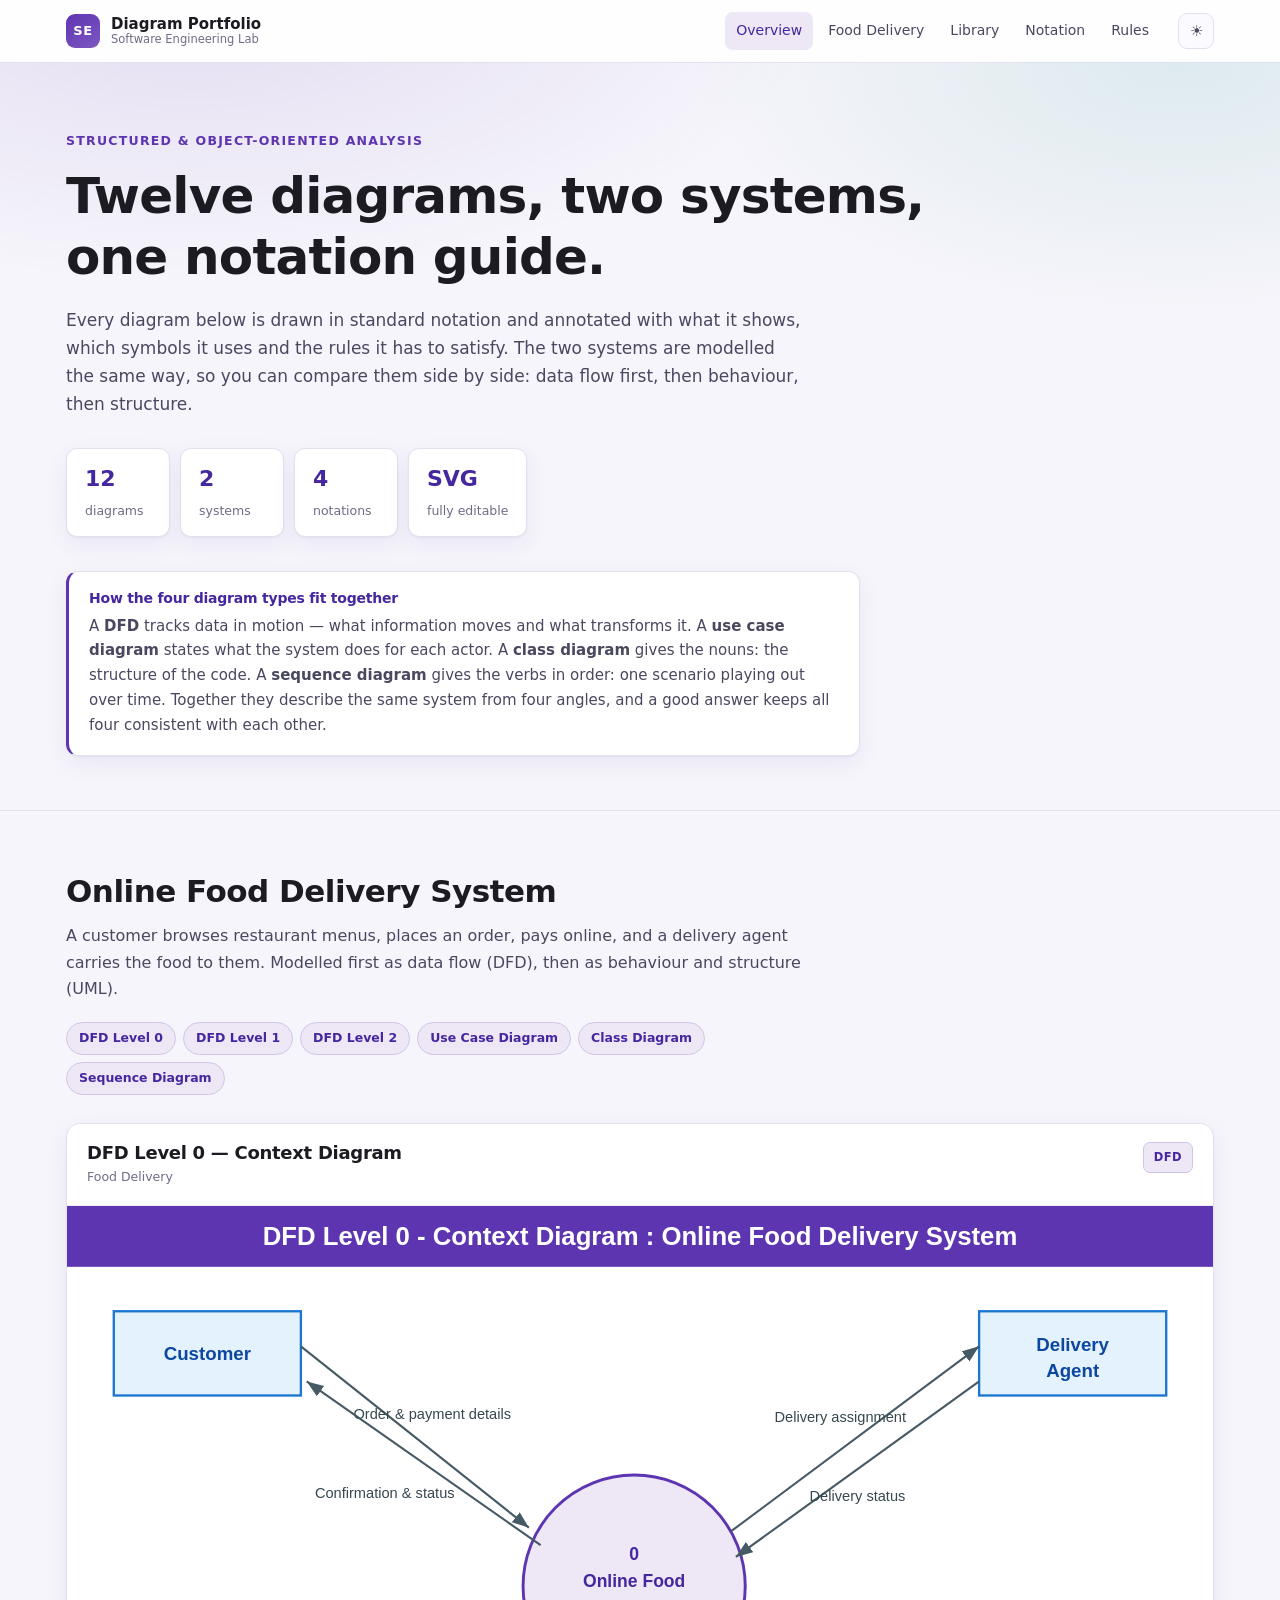
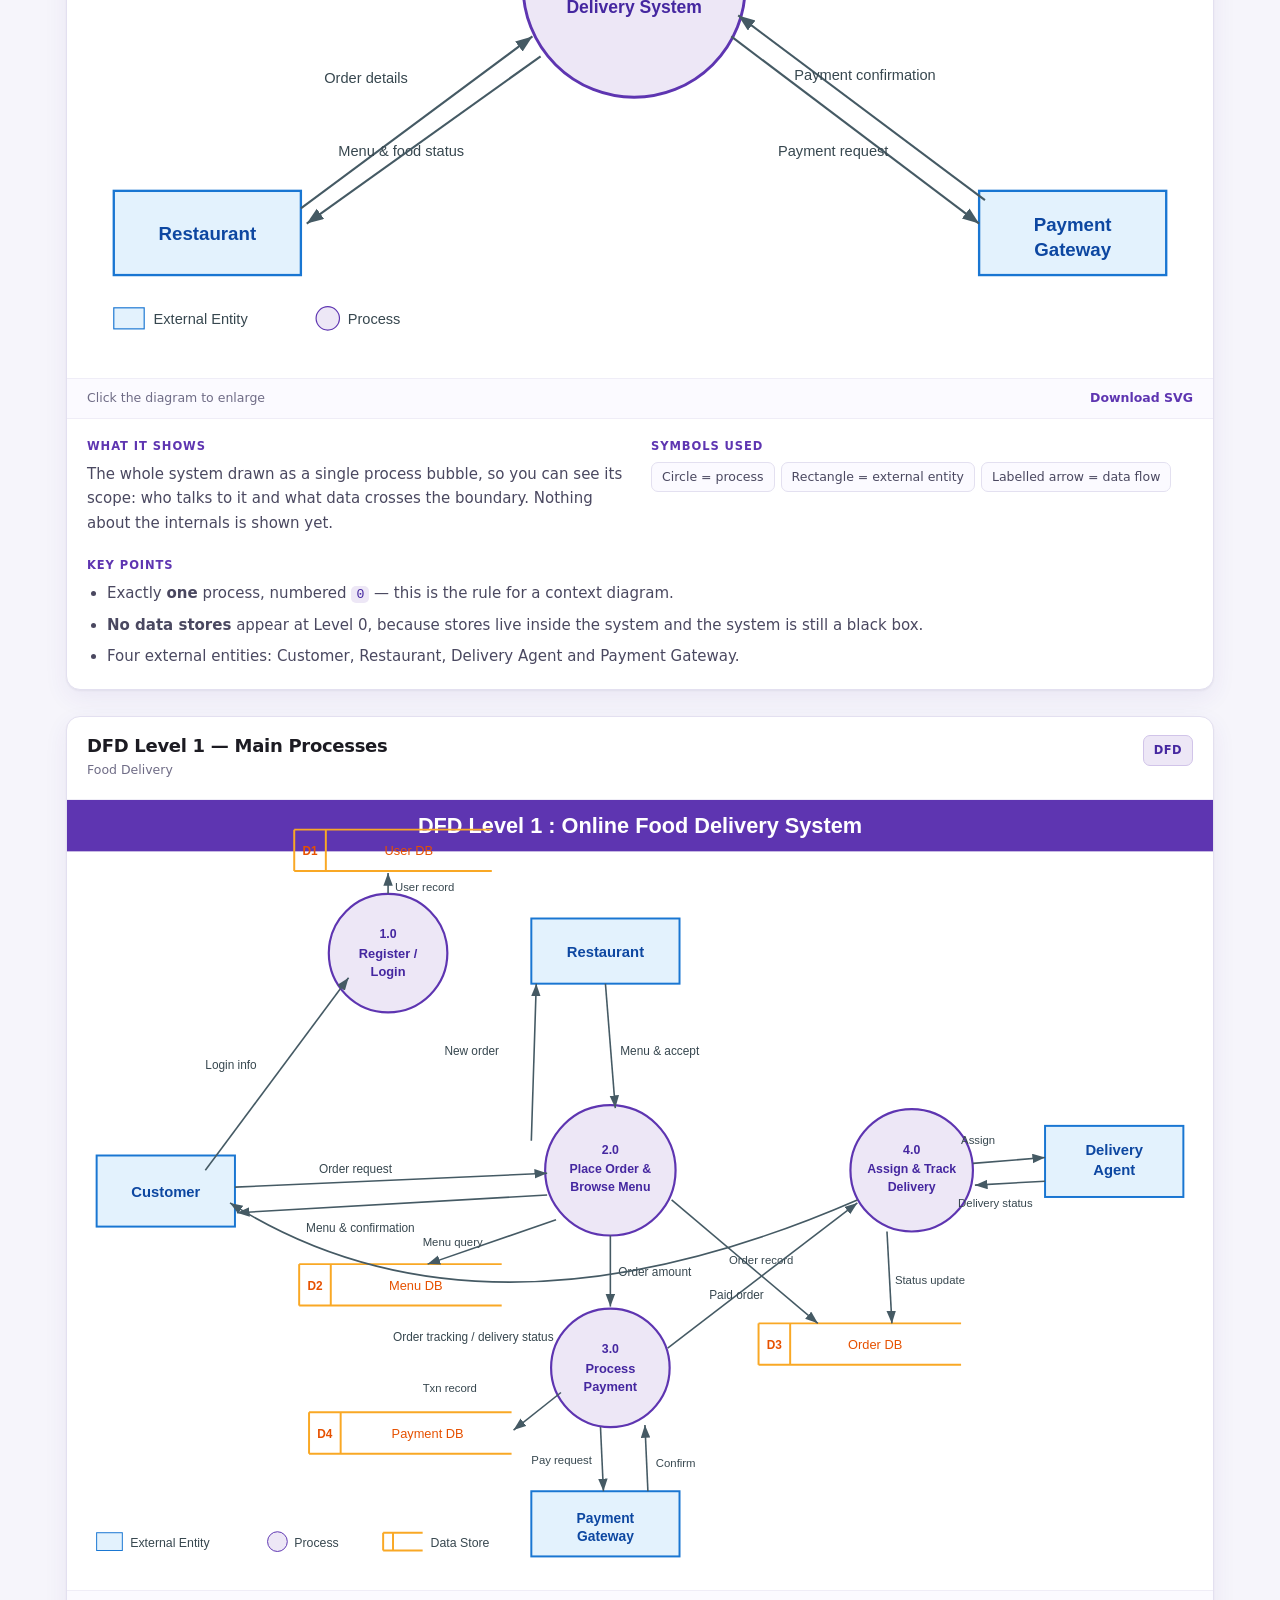
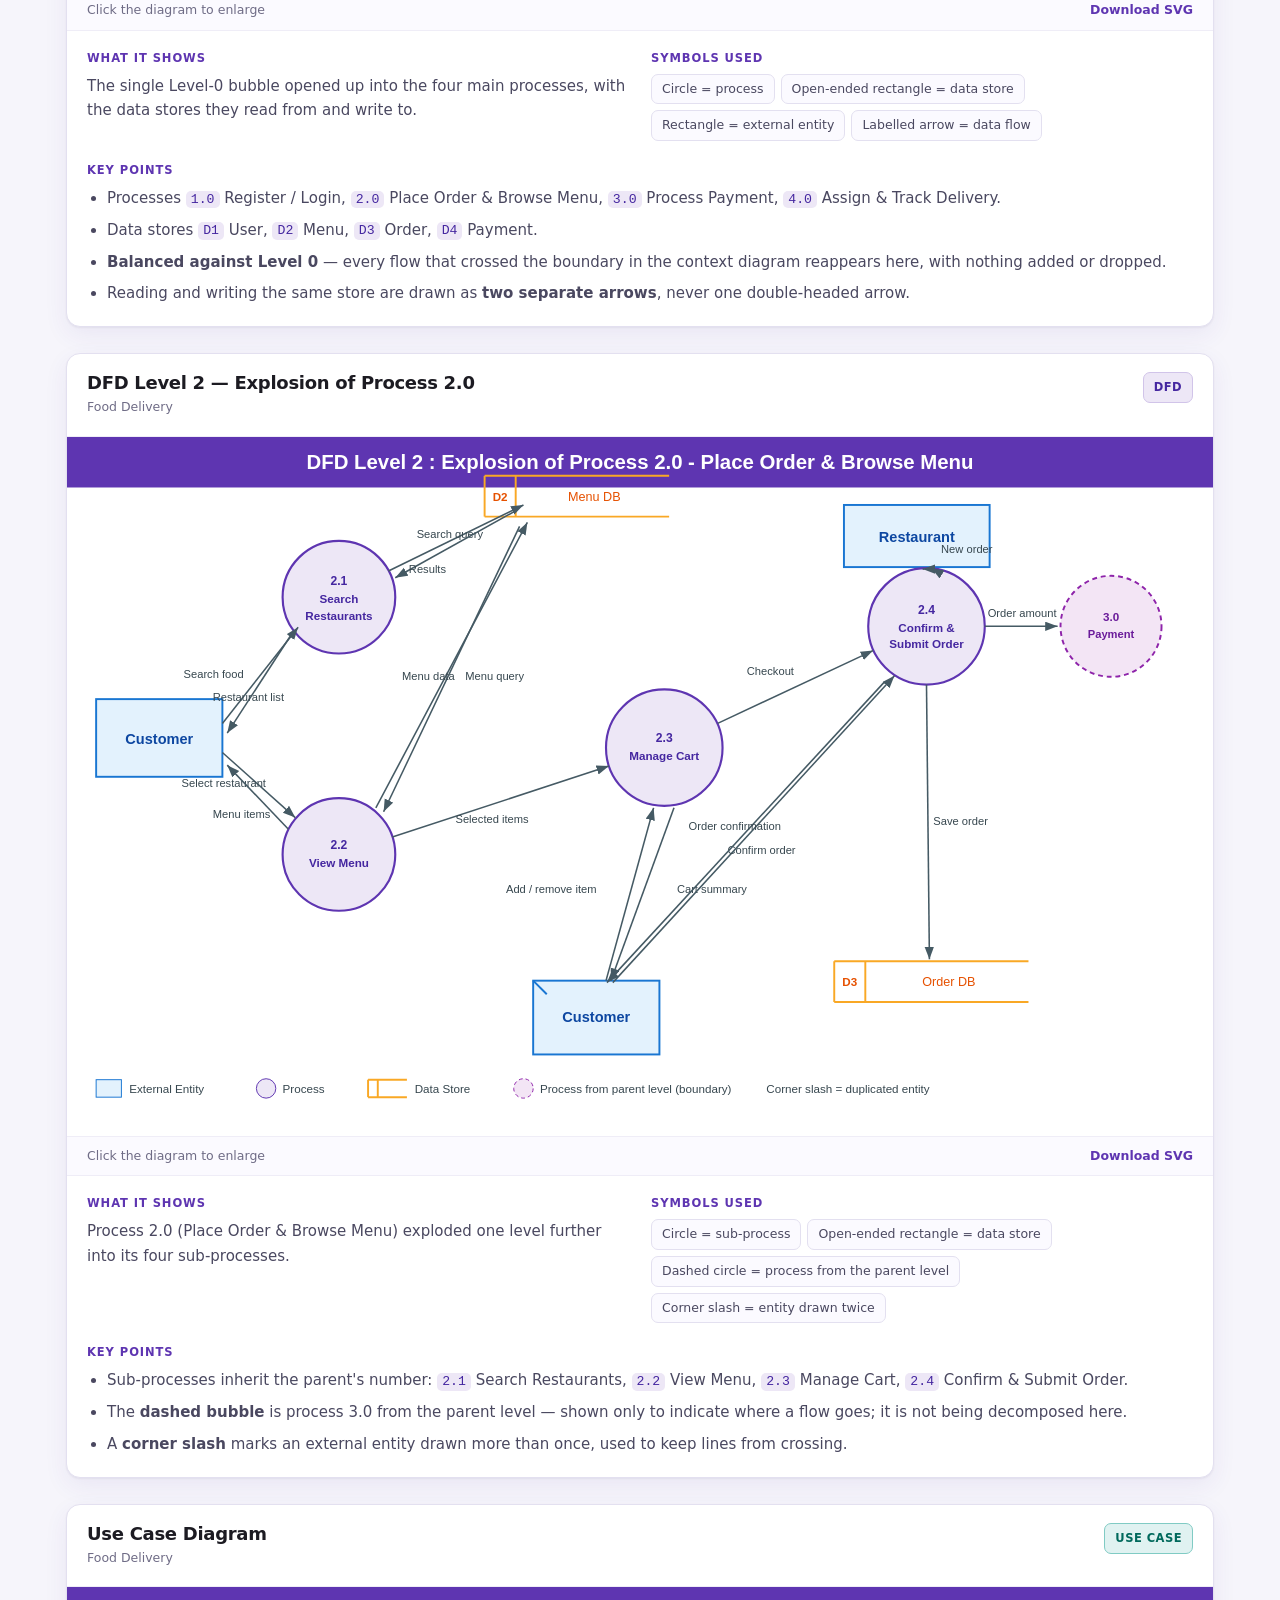
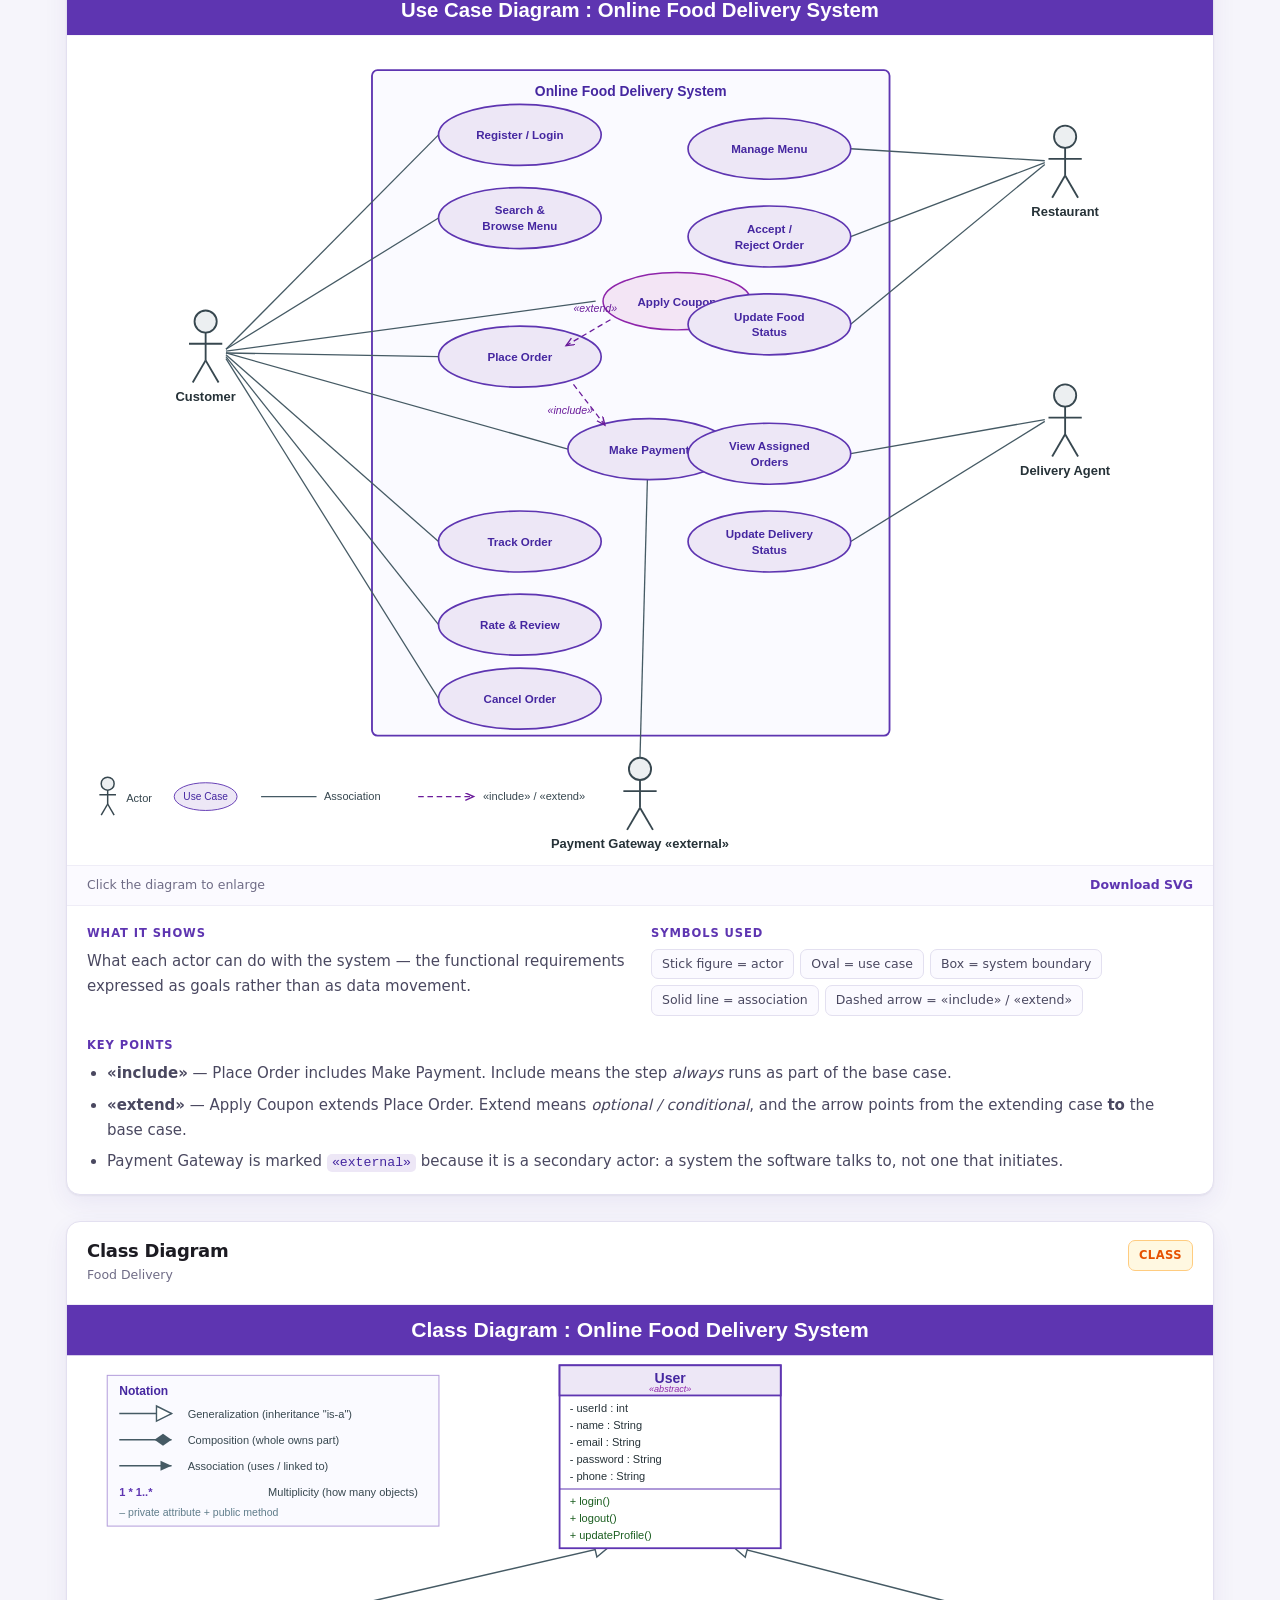
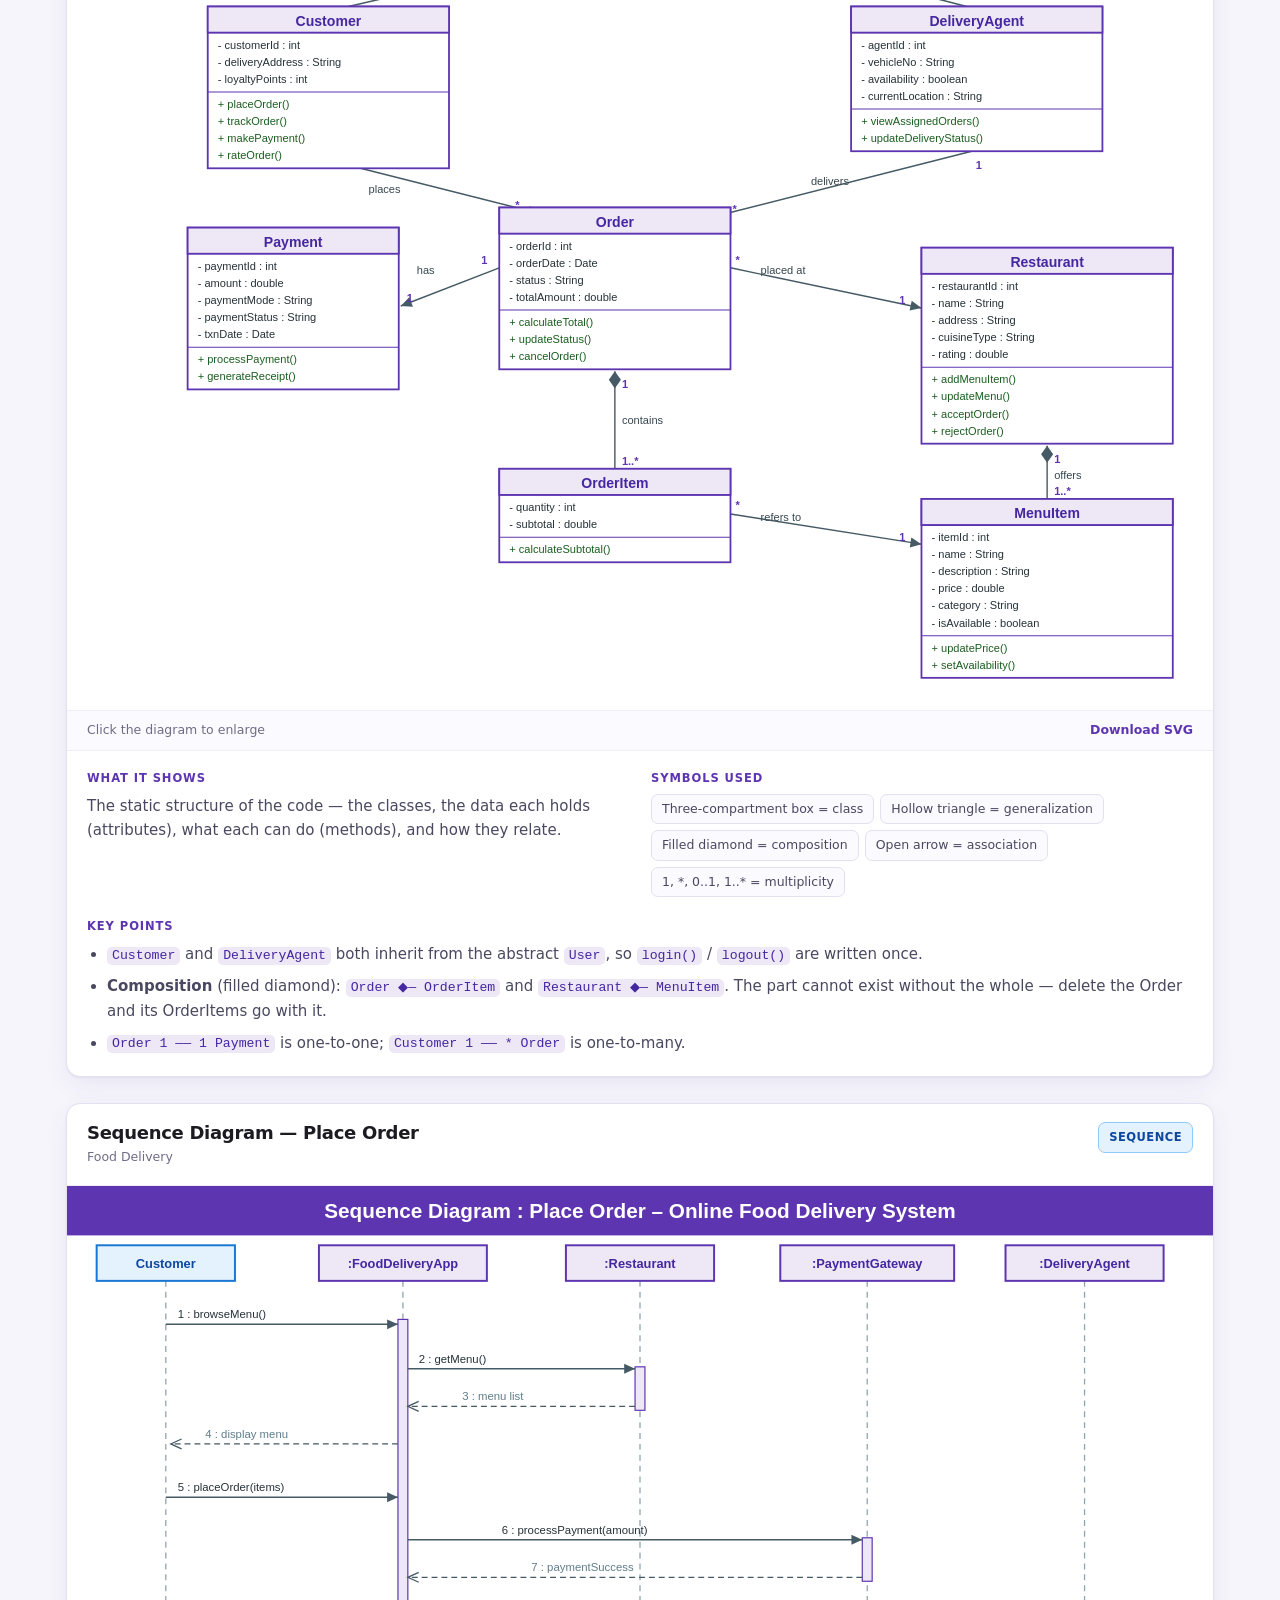
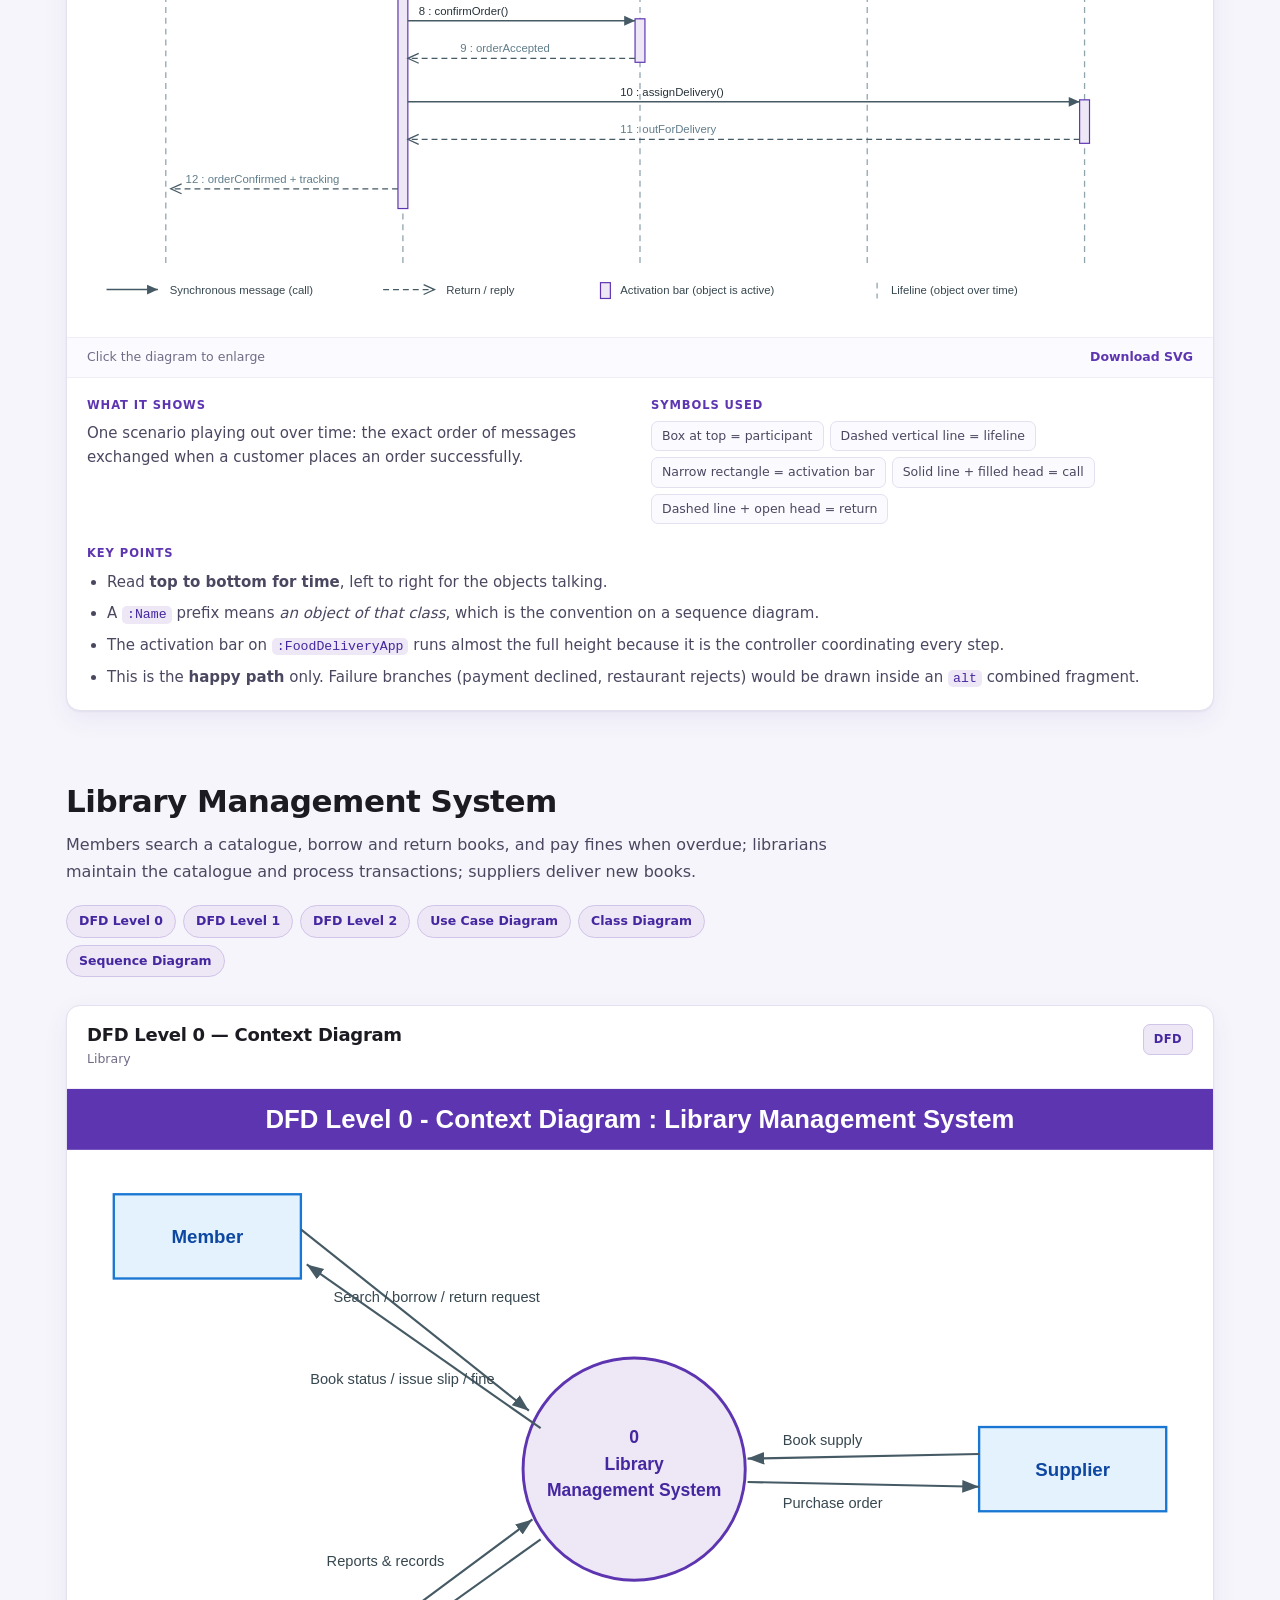
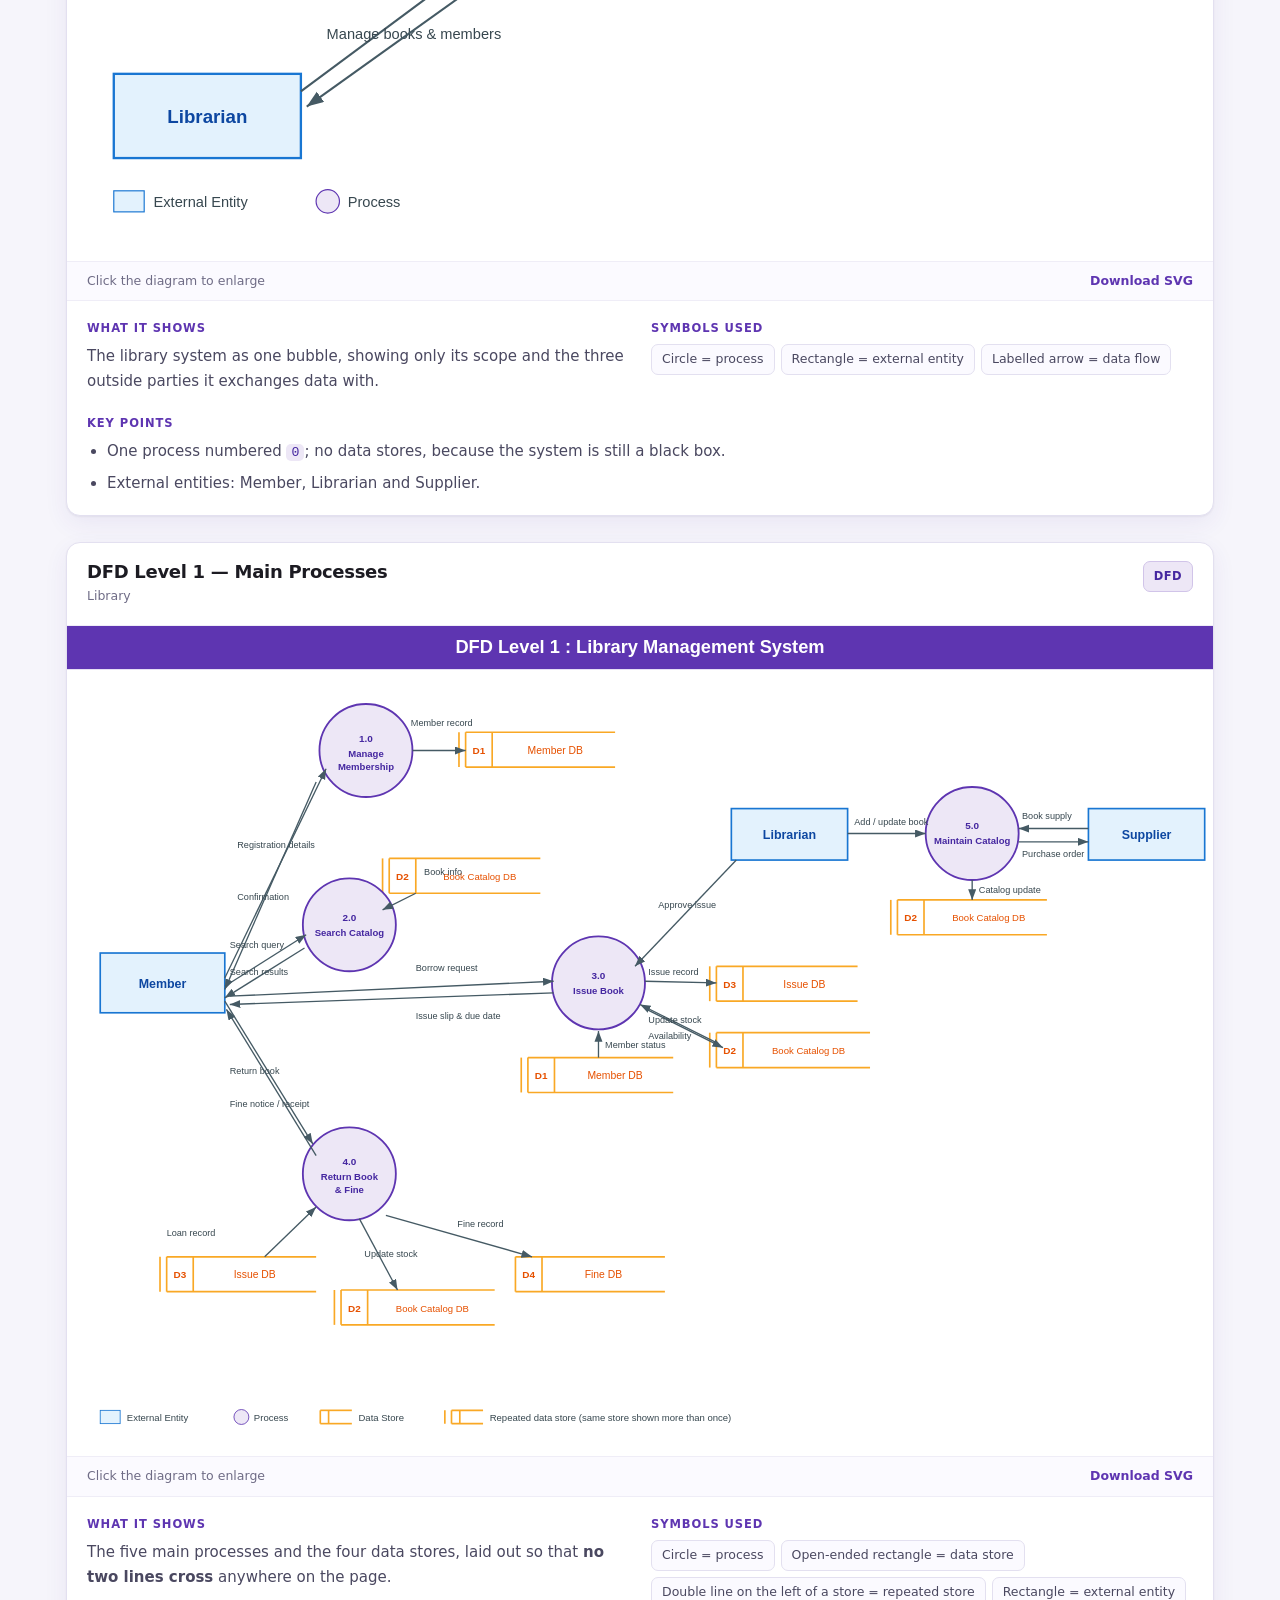
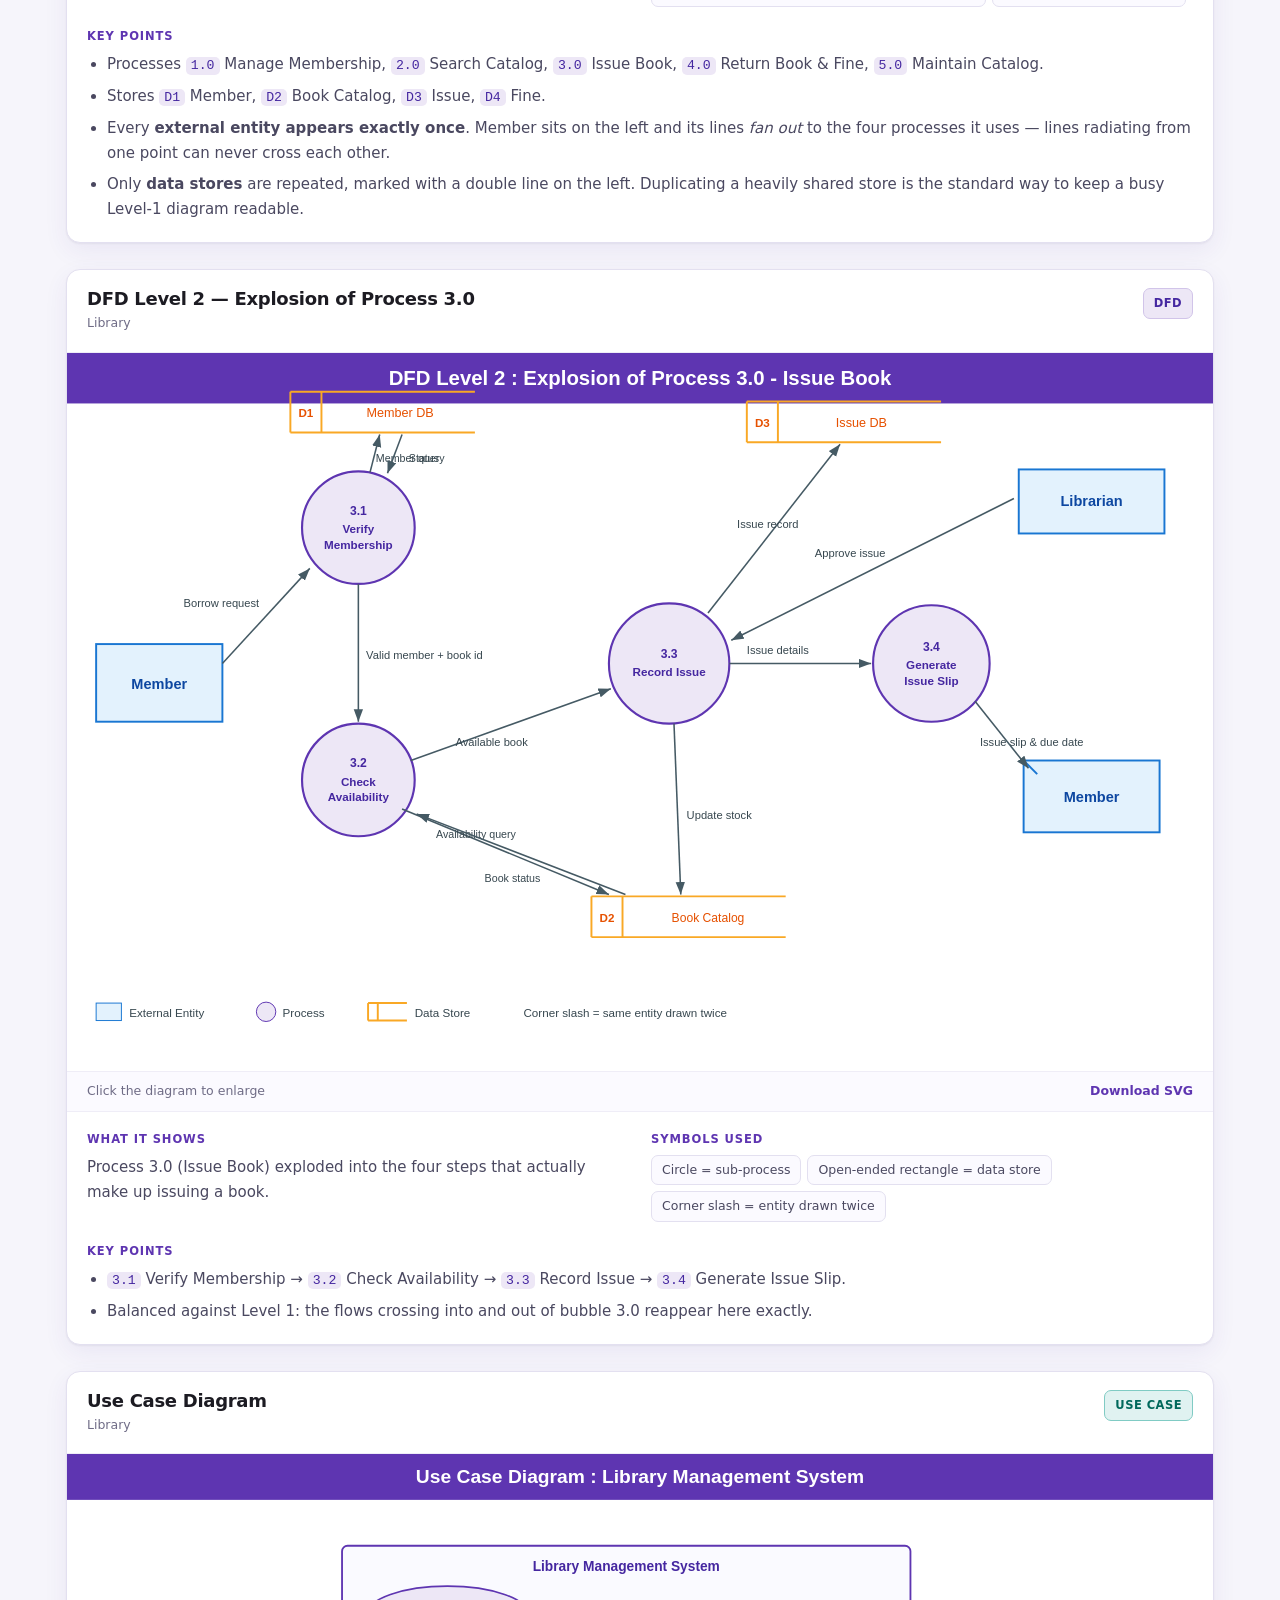
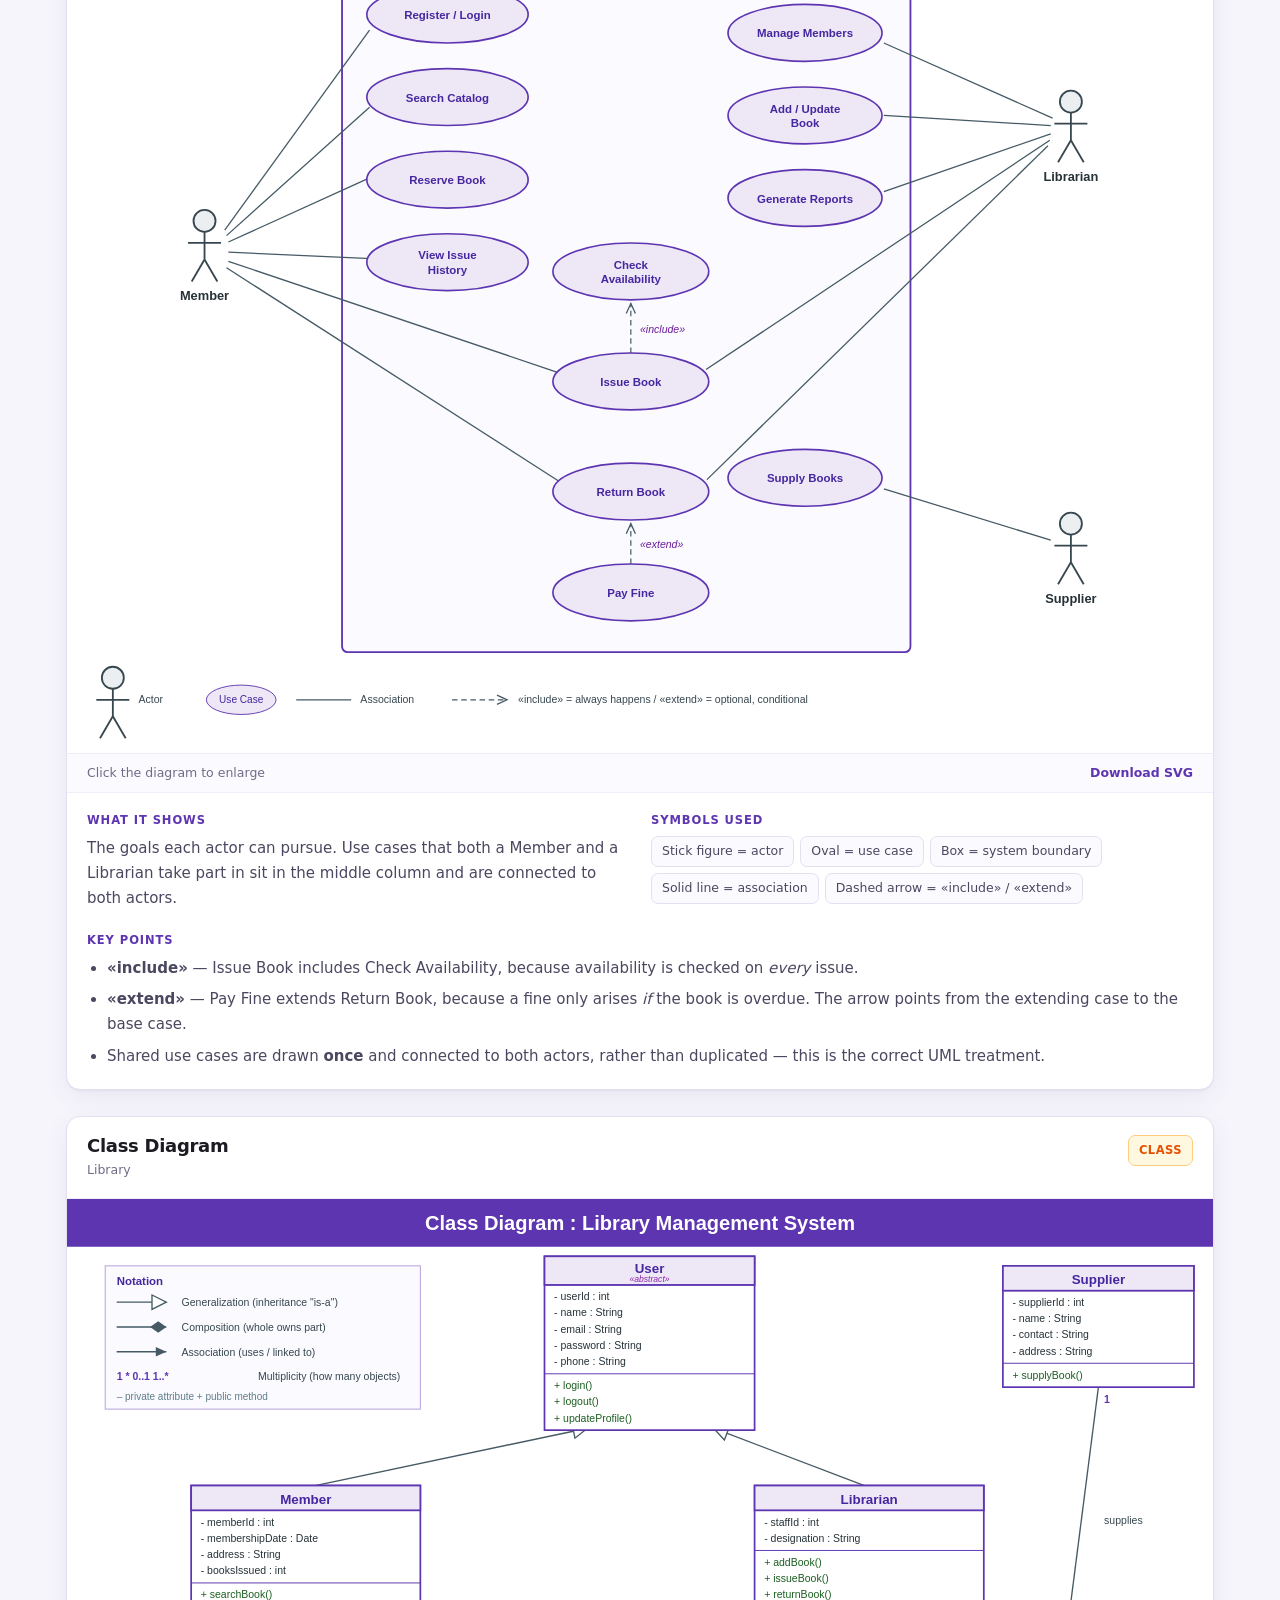
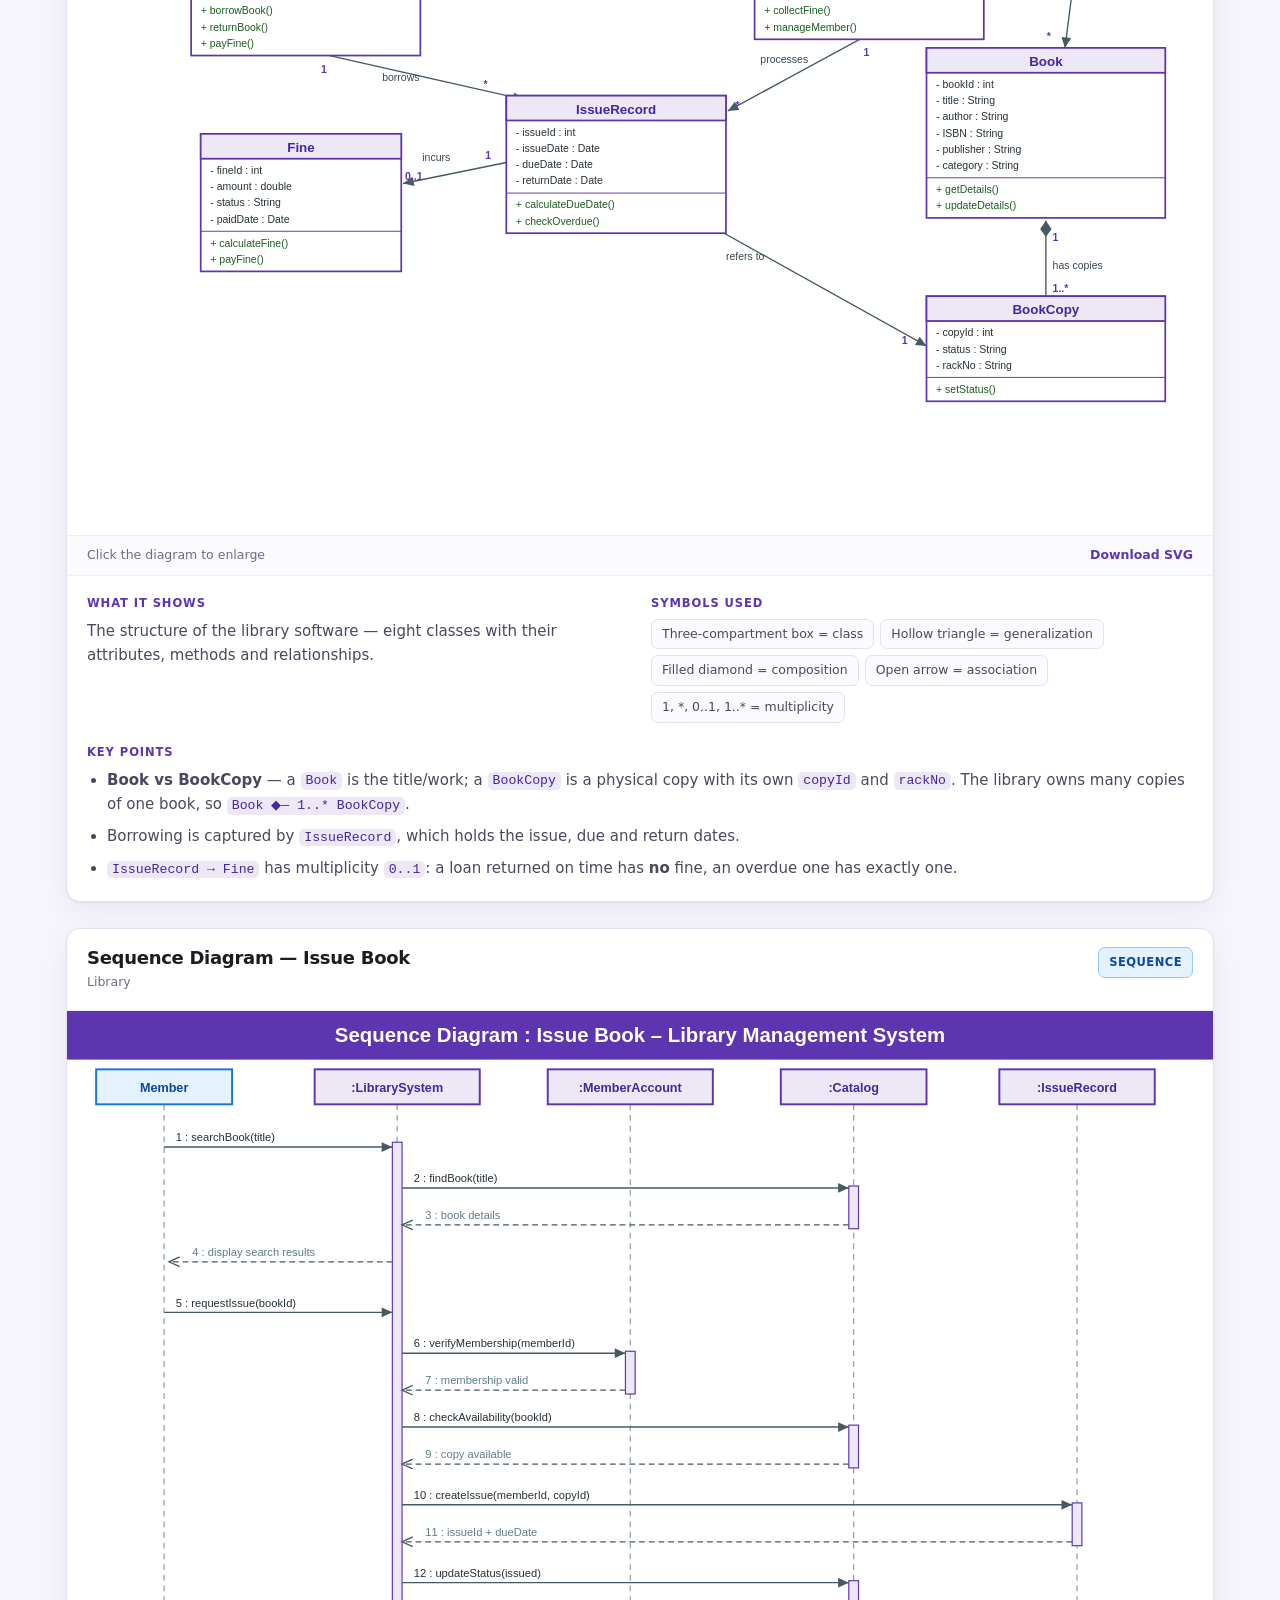
==== index.html @ 96e7bbc7 "Add SE diagram portfolio site Static single-page site presenting twelve analysis and design diagrams" ====
<!doctype html>
<html lang="en">
<head>
<meta charset="utf-8">
<meta name="viewport" content="width=device-width, initial-scale=1">
<title>SE Diagram Portfolio</title>
<meta name="description" content="Software Engineering lab diagrams — DFD, Use Case, Class and Sequence diagrams for an Online Food Delivery System and a Library Management System, with full notation guides.">
<link rel="icon" href="data:image/svg+xml,&lt;svg xmlns='http://www.w3.org/2000/svg' viewBox='0 0 100 100'&gt;&lt;text y='.9em' font-size='90'&gt;📐&lt;/text&gt;&lt;/svg&gt;">
<link rel="stylesheet" href="assets/style.css">
</head>
<body>

<a class="skip" href="#main">Skip to content</a>

<header class="topbar">
  <div class="wrap bar">
    <div class="brand">
      <span class="mark" aria-hidden="true">SE</span>
      <span class="brand-txt">
        <strong>Diagram Portfolio</strong>
        <small>Software Engineering Lab</small>
      </span>
    </div>
    <nav class="mainnav">
      <a href="#overview">Overview</a>
      <a href="#food">Food Delivery</a><a href="#library">Library</a>
      <a href="#notation">Notation</a>
      <a href="#rules">Rules</a>
    </nav>
    <button id="theme" class="theme" type="button" aria-label="Toggle colour theme">
      <span class="t-sun" aria-hidden="true">☀</span><span class="t-moon" aria-hidden="true">☾</span>
    </button>
  </div>
</header>

<main id="main">

  <section class="hero" id="overview">
    <div class="wrap">
      <p class="eyebrow">Structured &amp; object-oriented analysis</p>
      <h1>Twelve diagrams, two systems,<br>one notation guide.</h1>
      <p class="lede">
        Every diagram below is drawn in standard notation and annotated with what it shows,
        which symbols it uses and the rules it has to satisfy. The two systems are modelled
        the same way, so you can compare them side by side: data flow first, then behaviour,
        then structure.
      </p>
      <div class="stats">
        <div><strong>12</strong><span>diagrams</span></div>
        <div><strong>2</strong><span>systems</span></div>
        <div><strong>4</strong><span>notations</span></div>
        <div><strong>SVG</strong><span>fully editable</span></div>
      </div>
      <div class="hero-note">
        <h4>How the four diagram types fit together</h4>
        <p>
          A <b>DFD</b> tracks data in motion — what information moves and what transforms it.
          A <b>use case diagram</b> states what the system does for each actor. A
          <b>class diagram</b> gives the nouns: the structure of the code. A
          <b>sequence diagram</b> gives the verbs in order: one scenario playing out over time.
          Together they describe the same system from four angles, and a good answer keeps
          all four consistent with each other.
        </p>
      </div>
    </div>
  </section>

  <div class="wrap">
    
    <section class="system" id="food">
      <div class="sys-head">
        <h2>Online Food Delivery System</h2>
        <p>A customer browses restaurant menus, places an order, pays online, and a delivery agent carries the food to them. Modelled first as data flow (DFD), then as behaviour and structure (UML).</p>
        <nav class="chips"><a class="chip" href="#fd-dfd0">DFD Level 0</a><a class="chip" href="#fd-dfd1">DFD Level 1</a><a class="chip" href="#fd-dfd2">DFD Level 2</a><a class="chip" href="#fd-uc">Use Case Diagram</a><a class="chip" href="#fd-class">Class Diagram</a><a class="chip" href="#fd-seq">Sequence Diagram</a></nav>
      </div>
      <div class="cards">
      <article class="card" id="fd-dfd0">
        <header class="card-head">
          <div class="card-titles">
            <h3>DFD Level 0 — Context Diagram</h3>
            <p class="card-sub">Food Delivery</p>
          </div>
          <span class="tag tag-dfd">DFD</span>
        </header>

        <figure class="viewer">
          <img src="diagrams/DFD_Level0_FoodDelivery.svg" alt="DFD Level 0 — Context Diagram" loading="lazy"
               data-full="diagrams/DFD_Level0_FoodDelivery.svg" data-caption="DFD Level 0 — Context Diagram">
          <figcaption>
            <span class="hint">Click the diagram to enlarge</span>
            <a class="dl" href="diagrams/DFD_Level0_FoodDelivery.svg" download>Download SVG</a>
          </figcaption>
        </figure>

        <div class="card-body">
          <section class="blk">
            <h4>What it shows</h4>
            <p>The whole system drawn as a single process bubble, so you can see its scope: who talks to it and what data crosses the boundary. Nothing about the internals is shown yet.</p>
          </section>
          <section class="blk">
            <h4>Symbols used</h4>
            <ul class="syms"><li>Circle = process</li><li>Rectangle = external entity</li><li>Labelled arrow = data flow</li></ul>
          </section>
          <section class="blk wide">
            <h4>Key points</h4>
            <ul class="pts"><li>Exactly <b>one</b> process, numbered <code>0</code> — this is the rule for a context diagram.</li><li><b>No data stores</b> appear at Level 0, because stores live inside the system and the system is still a black box.</li><li>Four external entities: Customer, Restaurant, Delivery Agent and Payment Gateway.</li></ul>
          </section>
        </div>
      </article>
      <article class="card" id="fd-dfd1">
        <header class="card-head">
          <div class="card-titles">
            <h3>DFD Level 1 — Main Processes</h3>
            <p class="card-sub">Food Delivery</p>
          </div>
          <span class="tag tag-dfd">DFD</span>
        </header>

        <figure class="viewer">
          <img src="diagrams/DFD_Level1_FoodDelivery.svg" alt="DFD Level 1 — Main Processes" loading="lazy"
               data-full="diagrams/DFD_Level1_FoodDelivery.svg" data-caption="DFD Level 1 — Main Processes">
          <figcaption>
            <span class="hint">Click the diagram to enlarge</span>
            <a class="dl" href="diagrams/DFD_Level1_FoodDelivery.svg" download>Download SVG</a>
          </figcaption>
        </figure>

        <div class="card-body">
          <section class="blk">
            <h4>What it shows</h4>
            <p>The single Level-0 bubble opened up into the four main processes, with the data stores they read from and write to.</p>
          </section>
          <section class="blk">
            <h4>Symbols used</h4>
            <ul class="syms"><li>Circle = process</li><li>Open-ended rectangle = data store</li><li>Rectangle = external entity</li><li>Labelled arrow = data flow</li></ul>
          </section>
          <section class="blk wide">
            <h4>Key points</h4>
            <ul class="pts"><li>Processes <code>1.0</code> Register / Login, <code>2.0</code> Place Order &amp; Browse Menu, <code>3.0</code> Process Payment, <code>4.0</code> Assign &amp; Track Delivery.</li><li>Data stores <code>D1</code> User, <code>D2</code> Menu, <code>D3</code> Order, <code>D4</code> Payment.</li><li><b>Balanced against Level 0</b> — every flow that crossed the boundary in the context diagram reappears here, with nothing added or dropped.</li><li>Reading and writing the same store are drawn as <b>two separate arrows</b>, never one double-headed arrow.</li></ul>
          </section>
        </div>
      </article>
      <article class="card" id="fd-dfd2">
        <header class="card-head">
          <div class="card-titles">
            <h3>DFD Level 2 — Explosion of Process 2.0</h3>
            <p class="card-sub">Food Delivery</p>
          </div>
          <span class="tag tag-dfd">DFD</span>
        </header>

        <figure class="viewer">
          <img src="diagrams/DFD_Level2_PlaceOrder.svg" alt="DFD Level 2 — Explosion of Process 2.0" loading="lazy"
               data-full="diagrams/DFD_Level2_PlaceOrder.svg" data-caption="DFD Level 2 — Explosion of Process 2.0">
          <figcaption>
            <span class="hint">Click the diagram to enlarge</span>
            <a class="dl" href="diagrams/DFD_Level2_PlaceOrder.svg" download>Download SVG</a>
          </figcaption>
        </figure>

        <div class="card-body">
          <section class="blk">
            <h4>What it shows</h4>
            <p>Process 2.0 (Place Order &amp; Browse Menu) exploded one level further into its four sub-processes.</p>
          </section>
          <section class="blk">
            <h4>Symbols used</h4>
            <ul class="syms"><li>Circle = sub-process</li><li>Open-ended rectangle = data store</li><li>Dashed circle = process from the parent level</li><li>Corner slash = entity drawn twice</li></ul>
          </section>
          <section class="blk wide">
            <h4>Key points</h4>
            <ul class="pts"><li>Sub-processes inherit the parent's number: <code>2.1</code> Search Restaurants, <code>2.2</code> View Menu, <code>2.3</code> Manage Cart, <code>2.4</code> Confirm &amp; Submit Order.</li><li>The <b>dashed bubble</b> is process 3.0 from the parent level — shown only to indicate where a flow goes; it is not being decomposed here.</li><li>A <b>corner slash</b> marks an external entity drawn more than once, used to keep lines from crossing.</li></ul>
          </section>
        </div>
      </article>
      <article class="card" id="fd-uc">
        <header class="card-head">
          <div class="card-titles">
            <h3>Use Case Diagram</h3>
            <p class="card-sub">Food Delivery</p>
          </div>
          <span class="tag tag-use">Use Case</span>
        </header>

        <figure class="viewer">
          <img src="diagrams/FoodDelivery_UseCase.svg" alt="Use Case Diagram" loading="lazy"
               data-full="diagrams/FoodDelivery_UseCase.svg" data-caption="Use Case Diagram">
          <figcaption>
            <span class="hint">Click the diagram to enlarge</span>
            <a class="dl" href="diagrams/FoodDelivery_UseCase.svg" download>Download SVG</a>
          </figcaption>
        </figure>

        <div class="card-body">
          <section class="blk">
            <h4>What it shows</h4>
            <p>What each actor can do with the system — the functional requirements expressed as goals rather than as data movement.</p>
          </section>
          <section class="blk">
            <h4>Symbols used</h4>
            <ul class="syms"><li>Stick figure = actor</li><li>Oval = use case</li><li>Box = system boundary</li><li>Solid line = association</li><li>Dashed arrow = «include» / «extend»</li></ul>
          </section>
          <section class="blk wide">
            <h4>Key points</h4>
            <ul class="pts"><li><b>«include»</b> — Place Order includes Make Payment. Include means the step <i>always</i> runs as part of the base case.</li><li><b>«extend»</b> — Apply Coupon extends Place Order. Extend means <i>optional / conditional</i>, and the arrow points from the extending case <b>to</b> the base case.</li><li>Payment Gateway is marked <code>«external»</code> because it is a secondary actor: a system the software talks to, not one that initiates.</li></ul>
          </section>
        </div>
      </article>
      <article class="card" id="fd-class">
        <header class="card-head">
          <div class="card-titles">
            <h3>Class Diagram</h3>
            <p class="card-sub">Food Delivery</p>
          </div>
          <span class="tag tag-class">Class</span>
        </header>

        <figure class="viewer">
          <img src="diagrams/FoodDelivery_ClassDiagram.svg" alt="Class Diagram" loading="lazy"
               data-full="diagrams/FoodDelivery_ClassDiagram.svg" data-caption="Class Diagram">
          <figcaption>
            <span class="hint">Click the diagram to enlarge</span>
            <a class="dl" href="diagrams/FoodDelivery_ClassDiagram.svg" download>Download SVG</a>
          </figcaption>
        </figure>

        <div class="card-body">
          <section class="blk">
            <h4>What it shows</h4>
            <p>The static structure of the code — the classes, the data each holds (attributes), what each can do (methods), and how they relate.</p>
          </section>
          <section class="blk">
            <h4>Symbols used</h4>
            <ul class="syms"><li>Three-compartment box = class</li><li>Hollow triangle = generalization</li><li>Filled diamond = composition</li><li>Open arrow = association</li><li>1, *, 0..1, 1..* = multiplicity</li></ul>
          </section>
          <section class="blk wide">
            <h4>Key points</h4>
            <ul class="pts"><li><code>Customer</code> and <code>DeliveryAgent</code> both inherit from the abstract <code>User</code>, so <code>login()</code> / <code>logout()</code> are written once.</li><li><b>Composition</b> (filled diamond): <code>Order ◆— OrderItem</code> and <code>Restaurant ◆— MenuItem</code>. The part cannot exist without the whole — delete the Order and its OrderItems go with it.</li><li><code>Order 1 —— 1 Payment</code> is one-to-one; <code>Customer 1 —— * Order</code> is one-to-many.</li></ul>
          </section>
        </div>
      </article>
      <article class="card" id="fd-seq">
        <header class="card-head">
          <div class="card-titles">
            <h3>Sequence Diagram — Place Order</h3>
            <p class="card-sub">Food Delivery</p>
          </div>
          <span class="tag tag-sequence">Sequence</span>
        </header>

        <figure class="viewer">
          <img src="diagrams/FoodDelivery_SequenceDiagram.svg" alt="Sequence Diagram — Place Order" loading="lazy"
               data-full="diagrams/FoodDelivery_SequenceDiagram.svg" data-caption="Sequence Diagram — Place Order">
          <figcaption>
            <span class="hint">Click the diagram to enlarge</span>
            <a class="dl" href="diagrams/FoodDelivery_SequenceDiagram.svg" download>Download SVG</a>
          </figcaption>
        </figure>

        <div class="card-body">
          <section class="blk">
            <h4>What it shows</h4>
            <p>One scenario playing out over time: the exact order of messages exchanged when a customer places an order successfully.</p>
          </section>
          <section class="blk">
            <h4>Symbols used</h4>
            <ul class="syms"><li>Box at top = participant</li><li>Dashed vertical line = lifeline</li><li>Narrow rectangle = activation bar</li><li>Solid line + filled head = call</li><li>Dashed line + open head = return</li></ul>
          </section>
          <section class="blk wide">
            <h4>Key points</h4>
            <ul class="pts"><li>Read <b>top to bottom for time</b>, left to right for the objects talking.</li><li>A <code>:Name</code> prefix means <i>an object of that class</i>, which is the convention on a sequence diagram.</li><li>The activation bar on <code>:FoodDeliveryApp</code> runs almost the full height because it is the controller coordinating every step.</li><li>This is the <b>happy path</b> only. Failure branches (payment declined, restaurant rejects) would be drawn inside an <code>alt</code> combined fragment.</li></ul>
          </section>
        </div>
      </article></div>
    </section>
    <section class="system" id="library">
      <div class="sys-head">
        <h2>Library Management System</h2>
        <p>Members search a catalogue, borrow and return books, and pay fines when overdue; librarians maintain the catalogue and process transactions; suppliers deliver new books.</p>
        <nav class="chips"><a class="chip" href="#lib-dfd0">DFD Level 0</a><a class="chip" href="#lib-dfd1">DFD Level 1</a><a class="chip" href="#lib-dfd2">DFD Level 2</a><a class="chip" href="#lib-uc">Use Case Diagram</a><a class="chip" href="#lib-class">Class Diagram</a><a class="chip" href="#lib-seq">Sequence Diagram</a></nav>
      </div>
      <div class="cards">
      <article class="card" id="lib-dfd0">
        <header class="card-head">
          <div class="card-titles">
            <h3>DFD Level 0 — Context Diagram</h3>
            <p class="card-sub">Library</p>
          </div>
          <span class="tag tag-dfd">DFD</span>
        </header>

        <figure class="viewer">
          <img src="diagrams/Library_DFD_Level0.svg" alt="DFD Level 0 — Context Diagram" loading="lazy"
               data-full="diagrams/Library_DFD_Level0.svg" data-caption="DFD Level 0 — Context Diagram">
          <figcaption>
            <span class="hint">Click the diagram to enlarge</span>
            <a class="dl" href="diagrams/Library_DFD_Level0.svg" download>Download SVG</a>
          </figcaption>
        </figure>

        <div class="card-body">
          <section class="blk">
            <h4>What it shows</h4>
            <p>The library system as one bubble, showing only its scope and the three outside parties it exchanges data with.</p>
          </section>
          <section class="blk">
            <h4>Symbols used</h4>
            <ul class="syms"><li>Circle = process</li><li>Rectangle = external entity</li><li>Labelled arrow = data flow</li></ul>
          </section>
          <section class="blk wide">
            <h4>Key points</h4>
            <ul class="pts"><li>One process numbered <code>0</code>; no data stores, because the system is still a black box.</li><li>External entities: Member, Librarian and Supplier.</li></ul>
          </section>
        </div>
      </article>
      <article class="card" id="lib-dfd1">
        <header class="card-head">
          <div class="card-titles">
            <h3>DFD Level 1 — Main Processes</h3>
            <p class="card-sub">Library</p>
          </div>
          <span class="tag tag-dfd">DFD</span>
        </header>

        <figure class="viewer">
          <img src="diagrams/Library_DFD_Level1.svg" alt="DFD Level 1 — Main Processes" loading="lazy"
               data-full="diagrams/Library_DFD_Level1.svg" data-caption="DFD Level 1 — Main Processes">
          <figcaption>
            <span class="hint">Click the diagram to enlarge</span>
            <a class="dl" href="diagrams/Library_DFD_Level1.svg" download>Download SVG</a>
          </figcaption>
        </figure>

        <div class="card-body">
          <section class="blk">
            <h4>What it shows</h4>
            <p>The five main processes and the four data stores, laid out so that <b>no two lines cross</b> anywhere on the page.</p>
          </section>
          <section class="blk">
            <h4>Symbols used</h4>
            <ul class="syms"><li>Circle = process</li><li>Open-ended rectangle = data store</li><li>Double line on the left of a store = repeated store</li><li>Rectangle = external entity</li></ul>
          </section>
          <section class="blk wide">
            <h4>Key points</h4>
            <ul class="pts"><li>Processes <code>1.0</code> Manage Membership, <code>2.0</code> Search Catalog, <code>3.0</code> Issue Book, <code>4.0</code> Return Book &amp; Fine, <code>5.0</code> Maintain Catalog.</li><li>Stores <code>D1</code> Member, <code>D2</code> Book Catalog, <code>D3</code> Issue, <code>D4</code> Fine.</li><li>Every <b>external entity appears exactly once</b>. Member sits on the left and its lines <i>fan out</i> to the four processes it uses — lines radiating from one point can never cross each other.</li><li>Only <b>data stores</b> are repeated, marked with a double line on the left. Duplicating a heavily shared store is the standard way to keep a busy Level-1 diagram readable.</li></ul>
          </section>
        </div>
      </article>
      <article class="card" id="lib-dfd2">
        <header class="card-head">
          <div class="card-titles">
            <h3>DFD Level 2 — Explosion of Process 3.0</h3>
            <p class="card-sub">Library</p>
          </div>
          <span class="tag tag-dfd">DFD</span>
        </header>

        <figure class="viewer">
          <img src="diagrams/Library_DFD_Level2_IssueBook.svg" alt="DFD Level 2 — Explosion of Process 3.0" loading="lazy"
               data-full="diagrams/Library_DFD_Level2_IssueBook.svg" data-caption="DFD Level 2 — Explosion of Process 3.0">
          <figcaption>
            <span class="hint">Click the diagram to enlarge</span>
            <a class="dl" href="diagrams/Library_DFD_Level2_IssueBook.svg" download>Download SVG</a>
          </figcaption>
        </figure>

        <div class="card-body">
          <section class="blk">
            <h4>What it shows</h4>
            <p>Process 3.0 (Issue Book) exploded into the four steps that actually make up issuing a book.</p>
          </section>
          <section class="blk">
            <h4>Symbols used</h4>
            <ul class="syms"><li>Circle = sub-process</li><li>Open-ended rectangle = data store</li><li>Corner slash = entity drawn twice</li></ul>
          </section>
          <section class="blk wide">
            <h4>Key points</h4>
            <ul class="pts"><li><code>3.1</code> Verify Membership → <code>3.2</code> Check Availability → <code>3.3</code> Record Issue → <code>3.4</code> Generate Issue Slip.</li><li>Balanced against Level 1: the flows crossing into and out of bubble 3.0 reappear here exactly.</li></ul>
          </section>
        </div>
      </article>
      <article class="card" id="lib-uc">
        <header class="card-head">
          <div class="card-titles">
            <h3>Use Case Diagram</h3>
            <p class="card-sub">Library</p>
          </div>
          <span class="tag tag-use">Use Case</span>
        </header>

        <figure class="viewer">
          <img src="diagrams/Library_UseCaseDiagram.svg" alt="Use Case Diagram" loading="lazy"
               data-full="diagrams/Library_UseCaseDiagram.svg" data-caption="Use Case Diagram">
          <figcaption>
            <span class="hint">Click the diagram to enlarge</span>
            <a class="dl" href="diagrams/Library_UseCaseDiagram.svg" download>Download SVG</a>
          </figcaption>
        </figure>

        <div class="card-body">
          <section class="blk">
            <h4>What it shows</h4>
            <p>The goals each actor can pursue. Use cases that both a Member and a Librarian take part in sit in the middle column and are connected to both actors.</p>
          </section>
          <section class="blk">
            <h4>Symbols used</h4>
            <ul class="syms"><li>Stick figure = actor</li><li>Oval = use case</li><li>Box = system boundary</li><li>Solid line = association</li><li>Dashed arrow = «include» / «extend»</li></ul>
          </section>
          <section class="blk wide">
            <h4>Key points</h4>
            <ul class="pts"><li><b>«include»</b> — Issue Book includes Check Availability, because availability is checked on <i>every</i> issue.</li><li><b>«extend»</b> — Pay Fine extends Return Book, because a fine only arises <i>if</i> the book is overdue. The arrow points from the extending case to the base case.</li><li>Shared use cases are drawn <b>once</b> and connected to both actors, rather than duplicated — this is the correct UML treatment.</li></ul>
          </section>
        </div>
      </article>
      <article class="card" id="lib-class">
        <header class="card-head">
          <div class="card-titles">
            <h3>Class Diagram</h3>
            <p class="card-sub">Library</p>
          </div>
          <span class="tag tag-class">Class</span>
        </header>

        <figure class="viewer">
          <img src="diagrams/Library_ClassDiagram.svg" alt="Class Diagram" loading="lazy"
               data-full="diagrams/Library_ClassDiagram.svg" data-caption="Class Diagram">
          <figcaption>
            <span class="hint">Click the diagram to enlarge</span>
            <a class="dl" href="diagrams/Library_ClassDiagram.svg" download>Download SVG</a>
          </figcaption>
        </figure>

        <div class="card-body">
          <section class="blk">
            <h4>What it shows</h4>
            <p>The structure of the library software — eight classes with their attributes, methods and relationships.</p>
          </section>
          <section class="blk">
            <h4>Symbols used</h4>
            <ul class="syms"><li>Three-compartment box = class</li><li>Hollow triangle = generalization</li><li>Filled diamond = composition</li><li>Open arrow = association</li><li>1, *, 0..1, 1..* = multiplicity</li></ul>
          </section>
          <section class="blk wide">
            <h4>Key points</h4>
            <ul class="pts"><li><b>Book vs BookCopy</b> — a <code>Book</code> is the title/work; a <code>BookCopy</code> is a physical copy with its own <code>copyId</code> and <code>rackNo</code>. The library owns many copies of one book, so <code>Book ◆— 1..* BookCopy</code>.</li><li>Borrowing is captured by <code>IssueRecord</code>, which holds the issue, due and return dates.</li><li><code>IssueRecord → Fine</code> has multiplicity <code>0..1</code>: a loan returned on time has <b>no</b> fine, an overdue one has exactly one.</li></ul>
          </section>
        </div>
      </article>
      <article class="card" id="lib-seq">
        <header class="card-head">
          <div class="card-titles">
            <h3>Sequence Diagram — Issue Book</h3>
            <p class="card-sub">Library</p>
          </div>
          <span class="tag tag-sequence">Sequence</span>
        </header>

        <figure class="viewer">
          <img src="diagrams/Library_SequenceDiagram.svg" alt="Sequence Diagram — Issue Book" loading="lazy"
               data-full="diagrams/Library_SequenceDiagram.svg" data-caption="Sequence Diagram — Issue Book">
          <figcaption>
            <span class="hint">Click the diagram to enlarge</span>
            <a class="dl" href="diagrams/Library_SequenceDiagram.svg" download>Download SVG</a>
          </figcaption>
        </figure>

        <div class="card-body">
          <section class="blk">
            <h4>What it shows</h4>
            <p>The thirteen messages exchanged when a member successfully borrows a book, in the order they happen.</p>
          </section>
          <section class="blk">
            <h4>Symbols used</h4>
            <ul class="syms"><li>Box at top = participant</li><li>Dashed vertical line = lifeline</li><li>Narrow rectangle = activation bar</li><li>Solid line + filled head = call</li><li>Dashed line + open head = return</li></ul>
          </section>
          <section class="blk wide">
            <h4>Key points</h4>
            <ul class="pts"><li>Flow: search → verify membership → check availability → create the issue record → update stock → issue slip back to the member.</li><li><code>:LibrarySystem</code> is the controller; <code>:MemberAccount</code>, <code>:Catalog</code> and <code>:IssueRecord</code> are the objects it delegates to.</li><li>Consistency check: <code>Issue Book</code> appears as a <b>use case</b>, as the <code>IssueRecord</code> <b>class</b>, and as this <b>sequence</b> — examiners look for that agreement across the three views.</li></ul>
          </section>
        </div>
      </article></div>
    </section>

    <section class="notation" id="notation">
      <div class="sec-head">
        <h2>Notation reference</h2>
        <p>Each diagram type has its own vocabulary. These are the symbols used across this
           portfolio, with the naming conventions that go with them.</p>
      </div>
      <div class="notes">
      <article class="note" id="n-dfd">
        <h3>Data Flow Diagram (Yourdon–DeMarco)</h3>
        <p class="note-intro">A DFD shows <b>data in motion</b> — what information moves where, and what transforms it. It is not a flowchart: there are no decisions, no loops and no timing in a DFD.</p>
        <div class="tablewrap">
          <table>
            <thead><tr><th>Element</th><th>Symbol</th><th>Meaning</th><th>How to name it</th></tr></thead>
            <tbody><tr><th scope='row'>Process</th><td>Circle (bubble)</td><td>Something that <i>transforms</i> data</td><td>Verb + object — <i>Place Order</i></td></tr><tr><th scope='row'>External entity</th><td>Plain rectangle</td><td>A person or system <i>outside</i> the software</td><td>Noun — <i>Customer</i></td></tr><tr><th scope='row'>Data store</th><td>Open-ended rectangle</td><td>Where data <i>rests</i></td><td>Noun — <i>Order DB</i></td></tr><tr><th scope='row'>Data flow</th><td>Labelled arrow</td><td>Data <i>moving</i></td><td>Noun — the data itself</td></tr></tbody>
          </table>
        </div>
      </article>
      <article class="note" id="n-uc">
        <h3>Use Case Diagram</h3>
        <p class="note-intro">A use case diagram shows <b>what the system does for whom</b> — the functional requirements as goals, with no sequencing implied.</p>
        <div class="tablewrap">
          <table>
            <thead><tr><th>Element</th><th>Symbol</th><th>Meaning</th><th>How to name it</th></tr></thead>
            <tbody><tr><th scope='row'>Actor</th><td>Stick figure</td><td>A role outside the system that uses it</td><td>Noun</td></tr><tr><th scope='row'>Use case</th><td>Oval</td><td>A goal the system helps an actor achieve</td><td>Verb phrase</td></tr><tr><th scope='row'>System boundary</th><td>Rectangle around the ovals</td><td>What is inside the software</td><td>System name</td></tr><tr><th scope='row'>Association</th><td>Plain solid line</td><td>This actor takes part in this use case</td><td>unlabelled</td></tr><tr><th scope='row'>«include»</th><td>Dashed arrow, base → included</td><td>The step <i>always</i> runs</td><td>stereotype label</td></tr><tr><th scope='row'>«extend»</th><td>Dashed arrow, extending → base</td><td>The step is <i>optional / conditional</i></td><td>stereotype label</td></tr></tbody>
          </table>
        </div>
      </article>
      <article class="note" id="n-class">
        <h3>Class Diagram</h3>
        <p class="note-intro">A class diagram shows the <b>static structure</b> of the code — the nouns of the system and how they are wired together.</p>
        <div class="tablewrap">
          <table>
            <thead><tr><th>Element</th><th>Symbol</th><th>Meaning</th><th>How to name it</th></tr></thead>
            <tbody><tr><th scope='row'>Class</th><td>Box in three compartments</td><td>Name / attributes / methods</td><td><code>- private</code>, <code>+ public</code></td></tr><tr><th scope='row'>Generalization</th><td>Hollow triangle at the parent</td><td>“is-a” — inheritance</td><td>Child points to parent</td></tr><tr><th scope='row'>Composition</th><td>Filled diamond at the whole</td><td>Part <b>cannot</b> exist without the whole</td><td>Strong ownership</td></tr><tr><th scope='row'>Aggregation</th><td>Hollow diamond at the whole</td><td>Part <b>can</b> exist on its own</td><td>Weak ownership</td></tr><tr><th scope='row'>Association</th><td>Plain line / open arrow</td><td>“uses” or “linked to”</td><td>May carry a label</td></tr><tr><th scope='row'>Multiplicity</th><td><code>1</code> <code>*</code> <code>0..1</code> <code>1..*</code></td><td>How many objects at each end</td><td>Written at the line ends</td></tr></tbody>
          </table>
        </div>
      </article>
      <article class="note" id="n-seq">
        <h3>Sequence Diagram</h3>
        <p class="note-intro">A sequence diagram shows <b>behaviour over time</b> — the verbs of the system, in the order they happen, for one scenario.</p>
        <div class="tablewrap">
          <table>
            <thead><tr><th>Element</th><th>Symbol</th><th>Meaning</th><th>How to name it</th></tr></thead>
            <tbody><tr><th scope='row'>Participant</th><td>Box at the top</td><td>An actor or an object taking part</td><td><code>:ClassName</code> for an object</td></tr><tr><th scope='row'>Lifeline</th><td>Dashed vertical line</td><td>That participant's existence down the timeline</td><td>—</td></tr><tr><th scope='row'>Activation bar</th><td>Narrow rectangle on the lifeline</td><td>The object is busy doing something</td><td>—</td></tr><tr><th scope='row'>Synchronous call</th><td>Solid line + <b>filled</b> arrowhead</td><td>A request to do something</td><td><code>method(args)</code></td></tr><tr><th scope='row'>Return / reply</th><td>Dashed line + <b>open</b> arrowhead</td><td>The answer coming back</td><td>the value returned</td></tr><tr><th scope='row'>Combined fragment</th><td>Box labelled <code>alt</code> / <code>loop</code></td><td>Alternative or repeated flows</td><td>guard condition</td></tr></tbody>
          </table>
        </div>
      </article></div>
    </section>

    <section class="rules" id="rules">
      <div class="sec-head">
        <h2>Rules that score marks</h2>
        <p>The conventions examiners actually check. Most lost marks come from breaking one
           of these rather than from drawing the wrong boxes.</p>
      </div>
      <ol class="rulelist"><li><h4>Every process needs at least one input and one output</h4><p>A process with an input but no output is a <b>black hole</b>; one with an output but no input is a <b>miracle</b>. Both lose marks.</p></li><li><h4>Never connect two passive things directly</h4><p>Entity → Entity, Store → Store, and Entity → Store are all illegal. Data must pass <b>through a process</b>: a customer cannot write to the database by themselves.</p></li><li><h4>Arrows are one-directional</h4><p>If a process both reads and writes a store, draw <b>two separate arrows</b>, not one double-headed arrow.</p></li><li><h4>Balancing — the big one</h4><p>Whatever data crosses the boundary of a process at one level must reappear <b>exactly</b> at the next level down. An unbalanced DFD is an instant deduction.</p></li><li><h4>Naming discipline</h4><p>Processes get <b>verb phrases</b>. Data flows, data stores and entities get <b>nouns</b>. Never label a flow with a verb.</p></li><li><h4>A context diagram has exactly one process and no data stores</h4><p>Level 0 shows scope only. Stores live inside the system, which is still a black box.</p></li><li><h4>Sub-processes inherit the parent&#x27;s number</h4><p>Exploding process <code>2.0</code> produces <code>2.1</code>, <code>2.2</code>, <code>2.3</code> — the numbering tells the examiner which level you are on.</p></li><li><h4>«include» = must happen, «extend» = may happen</h4><p>Both are dashed arrows, but <code>«extend»</code> points from the <i>extending</i> case <b>to</b> the base case — the direction students most often get backwards.</p></li><li><h4>Composition vs aggregation</h4><p>Filled diamond when the part dies with the whole; hollow diamond when the part survives on its own. Be ready to justify which you chose.</p></li><li><h4>Keep the three UML views consistent</h4><p>The same operation should be traceable as a <b>use case</b>, as a <b>class</b> with methods, and as a <b>sequence</b> of messages. Examiners check that they agree.</p></li></ol>
    </section>
  </div>

</main>

<footer class="foot">
  <div class="wrap">
    <p>Software Engineering lab portfolio · diagrams authored as editable SVG and importable
       into Wondershare EdrawMax, draw.io or any vector editor.</p>
  </div>
</footer>

<div class="lightbox" id="lightbox" hidden>
  <button class="lb-close" id="lbClose" type="button" aria-label="Close">×</button>
  <figure class="lb-inner">
    <img id="lbImg" src="" alt="">
    <figcaption id="lbCap"></figcaption>
  </figure>
</div>

<script src="assets/app.js"></script>
</body>
</html>
---- assets/style.css ----
/* ==========================================================================
   SE Diagram Portfolio — stylesheet
   ========================================================================== */

:root {
  --brand:        #5E35B1;
  --brand-700:    #4527A0;
  --brand-200:    #D1C4E9;
  --brand-050:    #EDE7F6;
  --amber:        #F9A825;
  --blue:         #1976D2;
  --teal:         #00897B;

  --bg:           #F6F5FB;
  --surface:      #FFFFFF;
  --surface-2:    #FBFAFF;
  --paper:        #FFFFFF;   /* diagram backdrop — always light */
  --ink:          #1C1B22;
  --ink-2:        #4A4860;
  --ink-3:        #6F6C86;
  --rule:         #E3E0F0;
  --rule-2:       #EFEDF7;
  --shadow:       0 1px 2px rgba(28,27,34,.05), 0 8px 24px rgba(69,39,160,.07);
  --shadow-lg:    0 24px 60px rgba(28,27,34,.28);
  --radius:       14px;
  --maxw:         1180px;
}

@media (prefers-color-scheme: dark) {
  :root:not([data-theme="light"]) {
    --bg:        #121018;
    --surface:   #1B1925;
    --surface-2: #211E2D;
    --ink:       #F2F0F8;
    --ink-2:     #C3BFD4;
    --ink-3:     #938FA8;
    --rule:      #332E44;
    --rule-2:    #2A2638;
    --brand-050: #2A2240;
    --brand-200: #4C3E7A;
    --shadow:    0 1px 2px rgba(0,0,0,.4), 0 8px 24px rgba(0,0,0,.35);
  }
}
:root[data-theme="dark"] {
  --bg:        #121018;
  --surface:   #1B1925;
  --surface-2: #211E2D;
  --ink:       #F2F0F8;
  --ink-2:     #C3BFD4;
  --ink-3:     #938FA8;
  --rule:      #332E44;
  --rule-2:    #2A2638;
  --brand-050: #2A2240;
  --brand-200: #4C3E7A;
  --shadow:    0 1px 2px rgba(0,0,0,.4), 0 8px 24px rgba(0,0,0,.35);
}

* { box-sizing: border-box; }

html { scroll-behavior: smooth; scroll-padding-top: 86px; }

body {
  margin: 0;
  background: var(--bg);
  color: var(--ink);
  font: 16px/1.65 ui-sans-serif, system-ui, -apple-system, "Segoe UI", Roboto,
        "Helvetica Neue", Arial, sans-serif;
  -webkit-font-smoothing: antialiased;
}

.wrap { max-width: var(--maxw); margin-inline: auto; padding-inline: 16px; }

h1, h2, h3, h4 { line-height: 1.22; margin: 0; letter-spacing: -.016em; }

a { color: var(--brand); }

code {
  font-family: ui-monospace, SFMono-Regular, Menlo, Consolas, monospace;
  font-size: .88em;
  background: var(--brand-050);
  color: var(--brand-700);
  padding: .1em .38em;
  border-radius: 5px;
}
:root[data-theme="dark"] code,
@media (prefers-color-scheme: dark) { :root:not([data-theme="light"]) code { color: #CBB8FF; } }

.skip {
  position: absolute; left: -9999px; top: 0; z-index: 100;
  background: var(--brand); color: #fff; padding: 10px 16px; border-radius: 0 0 8px 0;
}
.skip:focus { left: 0; }

/* ---------- top bar ---------------------------------------------------- */
.topbar {
  position: sticky; top: 0; z-index: 40;
  background: color-mix(in srgb, var(--surface) 88%, transparent);
  backdrop-filter: saturate(1.6) blur(12px);
  border-bottom: 1px solid var(--rule);
}
.bar { display: flex; align-items: center; gap: 18px; min-height: 62px; }

.brand { display: flex; align-items: center; gap: 11px; margin-right: auto; }
.mark {
  width: 34px; height: 34px; flex: none;
  display: grid; place-items: center;
  border-radius: 9px;
  background: linear-gradient(145deg, var(--brand) 0%, #7E57C2 100%);
  color: #fff; font-weight: 800; font-size: 13px; letter-spacing: .04em;
}
.brand-txt { display: flex; flex-direction: column; line-height: 1.15; }
.brand-txt strong { font-size: 15px; }
.brand-txt small { font-size: 11.5px; color: var(--ink-3); }

.mainnav { display: flex; gap: 4px; flex-wrap: wrap; }
.mainnav a {
  color: var(--ink-2); text-decoration: none; font-size: 14px; font-weight: 500;
  padding: 7px 11px; border-radius: 8px;
}
.mainnav a:hover { background: var(--brand-050); color: var(--brand-700); }

.theme {
  width: 36px; height: 36px; flex: none; cursor: pointer;
  border: 1px solid var(--rule); border-radius: 9px;
  background: var(--surface-2); color: var(--ink-2); font-size: 15px;
  display: grid; place-items: center;
}
.theme:hover { border-color: var(--brand-200); color: var(--brand); }
.t-moon { display: none; }
:root[data-theme="dark"] .t-sun { display: none; }
:root[data-theme="dark"] .t-moon { display: inline; }
@media (prefers-color-scheme: dark) {
  :root:not([data-theme="light"]) .t-sun  { display: none; }
  :root:not([data-theme="light"]) .t-moon { display: inline; }
}

/* ---------- hero ------------------------------------------------------- */
.hero {
  padding: 68px 0 54px;
  background:
    radial-gradient(900px 420px at 15% -10%, color-mix(in srgb, var(--brand) 13%, transparent), transparent 70%),
    radial-gradient(700px 360px at 92% 0%, color-mix(in srgb, var(--teal) 10%, transparent), transparent 70%);
  border-bottom: 1px solid var(--rule);
}
.eyebrow {
  margin: 0 0 14px; font-size: 12.5px; font-weight: 700; letter-spacing: .1em;
  text-transform: uppercase; color: var(--brand);
}
.hero h1 { font-size: clamp(30px, 5.2vw, 50px); font-weight: 800; }
.lede {
  max-width: 68ch; margin: 18px 0 0; font-size: 17px; color: var(--ink-2);
}

.stats { display: flex; flex-wrap: wrap; gap: 10px; margin: 30px 0 0; }
.stats div {
  background: var(--surface); border: 1px solid var(--rule); border-radius: 11px;
  padding: 12px 18px; min-width: 104px; box-shadow: var(--shadow);
}
.stats strong { display: block; font-size: 22px; font-weight: 800; color: var(--brand-700); }
.stats span { font-size: 12.5px; color: var(--ink-3); }

.hero-note {
  margin: 34px 0 0; max-width: 78ch;
  background: var(--surface); border: 1px solid var(--rule);
  border-left: 3px solid var(--brand);
  border-radius: 12px; padding: 18px 20px; box-shadow: var(--shadow);
}
.hero-note h4 { font-size: 14px; color: var(--brand-700); margin-bottom: 7px; }
.hero-note p { margin: 0; color: var(--ink-2); font-size: 15px; }

/* ---------- system sections ------------------------------------------- */
.system { padding: 62px 0 10px; }
.sys-head { max-width: 76ch; }
.sys-head h2 { font-size: clamp(23px, 3.3vw, 31px); font-weight: 800; }
.sys-head > p { color: var(--ink-2); margin: 12px 0 0; }

.chips { display: flex; flex-wrap: wrap; gap: 7px; margin: 20px 0 0; }
.chip {
  font-size: 12.5px; font-weight: 600; text-decoration: none;
  color: var(--brand-700); background: var(--brand-050);
  border: 1px solid var(--brand-200); border-radius: 999px; padding: 5px 12px;
}
.chip:hover { background: var(--brand); color: #fff; border-color: var(--brand); }

.cards { display: grid; gap: 26px; margin-top: 28px; }

.card {
  background: var(--surface); border: 1px solid var(--rule);
  border-radius: var(--radius); box-shadow: var(--shadow); overflow: hidden;
  scroll-margin-top: 86px;
}
.card-head {
  display: flex; align-items: flex-start; gap: 14px;
  padding: 18px 20px; border-bottom: 1px solid var(--rule-2);
}
.card-titles { margin-right: auto; }
.card-head h3 { font-size: 18px; font-weight: 750; }
.card-sub { margin: 3px 0 0; font-size: 12.5px; color: var(--ink-3); }

.tag {
  flex: none; font-size: 11.5px; font-weight: 700; letter-spacing: .04em;
  text-transform: uppercase; padding: 5px 10px; border-radius: 7px;
  background: var(--brand-050); color: var(--brand-700);
  border: 1px solid var(--brand-200);
}
.tag-use      { background: #E0F2F1; color: #00695C; border-color: #80CBC4; }
.tag-class    { background: #FFF8E1; color: #E65100; border-color: #FFCC80; }
.tag-sequence { background: #E3F2FD; color: #0D47A1; border-color: #90CAF9; }
:root[data-theme="dark"] .tag-use      { background: #0E302C; color: #7FD9CC; border-color: #1F5A52; }
:root[data-theme="dark"] .tag-class    { background: #3A2A0B; color: #FFCE7A; border-color: #6B4F14; }
:root[data-theme="dark"] .tag-sequence { background: #11263F; color: #93C5FD; border-color: #1E4A7A; }

/* diagram viewer — always on light paper so the SVGs stay legible */
.viewer { margin: 0; background: var(--surface-2); border-bottom: 1px solid var(--rule-2); }
.viewer img {
  display: block; width: 100%; height: auto; cursor: zoom-in;
  background: var(--paper);
  border-bottom: 1px solid var(--rule-2);
}
.viewer figcaption {
  display: flex; align-items: center; justify-content: space-between; gap: 12px;
  padding: 9px 20px; font-size: 12.5px; color: var(--ink-3);
}
.dl { font-weight: 600; text-decoration: none; }
.dl:hover { text-decoration: underline; }

.card-body {
  display: grid; grid-template-columns: 1fr 1fr; gap: 22px; padding: 20px;
}
.blk.wide { grid-column: 1 / -1; }
.blk h4 {
  font-size: 11.5px; font-weight: 700; letter-spacing: .08em; text-transform: uppercase;
  color: var(--brand); margin-bottom: 9px;
}
.blk p { margin: 0; color: var(--ink-2); font-size: 15px; }

.syms { list-style: none; margin: 0; padding: 0; display: flex; flex-wrap: wrap; gap: 6px; }
.syms li {
  font-size: 12.5px; color: var(--ink-2);
  background: var(--surface-2); border: 1px solid var(--rule);
  border-radius: 7px; padding: 4px 10px;
}
.pts { margin: 0; padding-left: 20px; color: var(--ink-2); }
.pts li { margin-bottom: 7px; font-size: 15px; }
.pts li:last-child { margin-bottom: 0; }

/* ---------- notation --------------------------------------------------- */
.sec-head { max-width: 74ch; margin-bottom: 26px; }
.sec-head h2 { font-size: clamp(23px, 3.3vw, 31px); font-weight: 800; }
.sec-head p { color: var(--ink-2); margin: 11px 0 0; }

.notation, .rules { padding: 62px 0 10px; border-top: 1px solid var(--rule); margin-top: 56px; }
.notes { display: grid; gap: 20px; }

.note {
  background: var(--surface); border: 1px solid var(--rule);
  border-radius: var(--radius); padding: 20px; box-shadow: var(--shadow);
}
.note h3 { font-size: 17px; font-weight: 750; color: var(--brand-700); }
.note-intro { color: var(--ink-2); margin: 9px 0 16px; font-size: 15px; max-width: 80ch; }

.tablewrap { overflow-x: auto; max-width: 100%; }
table { width: 100%; border-collapse: collapse; font-size: 14px; min-width: 560px; }
thead th {
  text-align: left; font-size: 11.5px; letter-spacing: .07em; text-transform: uppercase;
  color: var(--ink-3); font-weight: 700;
  padding: 0 12px 9px; border-bottom: 2px solid var(--rule);
}
tbody th, tbody td {
  text-align: left; padding: 11px 12px; border-bottom: 1px solid var(--rule-2);
  vertical-align: top; color: var(--ink-2); font-weight: 400;
}
tbody th { font-weight: 650; color: var(--ink); white-space: nowrap; }
tbody tr:last-child th, tbody tr:last-child td { border-bottom: 0; }

/* ---------- rules ------------------------------------------------------ */
.rulelist {
  list-style: none; counter-reset: r; margin: 0; padding: 0;
  display: grid; grid-template-columns: repeat(auto-fit, minmax(300px, 1fr)); gap: 16px;
}
.rulelist li {
  counter-increment: r; position: relative;
  background: var(--surface); border: 1px solid var(--rule);
  border-radius: 12px; padding: 18px 18px 18px 56px; box-shadow: var(--shadow);
}
.rulelist li::before {
  content: counter(r);
  position: absolute; left: 18px; top: 18px;
  width: 26px; height: 26px; border-radius: 7px;
  display: grid; place-items: center;
  background: var(--brand-050); color: var(--brand-700);
  font-size: 12.5px; font-weight: 800;
}
.rulelist h4 { font-size: 15px; font-weight: 700; margin-bottom: 6px; }
.rulelist p { margin: 0; color: var(--ink-2); font-size: 14.5px; }

/* ---------- footer ----------------------------------------------------- */
.foot {
  margin-top: 70px; padding: 26px 0; border-top: 1px solid var(--rule);
  background: var(--surface);
}
.foot p { margin: 0; font-size: 13.5px; color: var(--ink-3); }

/* ---------- lightbox --------------------------------------------------- */
.lightbox {
  position: fixed; inset: 0; z-index: 90;
  background: rgba(14, 12, 20, .9);
  display: grid; place-items: center; padding: 28px 16px;
  overflow: auto;
}
.lightbox[hidden] { display: none; }
.lb-inner { margin: auto; max-width: 1500px; width: 100%; }
.lb-inner img {
  display: block; width: 100%; height: auto;
  background: #fff; border-radius: 10px; box-shadow: var(--shadow-lg);
}
.lb-inner figcaption {
  color: #E8E5F2; font-size: 13.5px; text-align: center; padding-top: 12px;
}
.lb-close {
  position: fixed; top: 14px; right: 16px; z-index: 91;
  width: 40px; height: 40px; border-radius: 10px; cursor: pointer;
  border: 1px solid rgba(255,255,255,.26);
  background: rgba(255,255,255,.1); color: #fff; font-size: 24px; line-height: 1;
}
.lb-close:hover { background: rgba(255,255,255,.2); }
body.lb-open { overflow: hidden; }

/* grid children must be allowed to shrink below their content width,
   otherwise the wide notation tables push the whole page sideways */
.cards > .card,
.card-body > .blk,
.notes > .note,
.rulelist > li { min-width: 0; }
.syms li, .pts li, .blk p { overflow-wrap: anywhere; }

/* ---------- responsive ------------------------------------------------- */
@media (max-width: 860px) {
  .card-body { grid-template-columns: 1fr; gap: 18px; }
  .mainnav { display: none; }
  .hero { padding: 48px 0 40px; }
  .system, .notation, .rules { padding-top: 46px; }
}
@media (min-width: 1040px) {
  .notes { grid-template-columns: 1fr 1fr; }
}
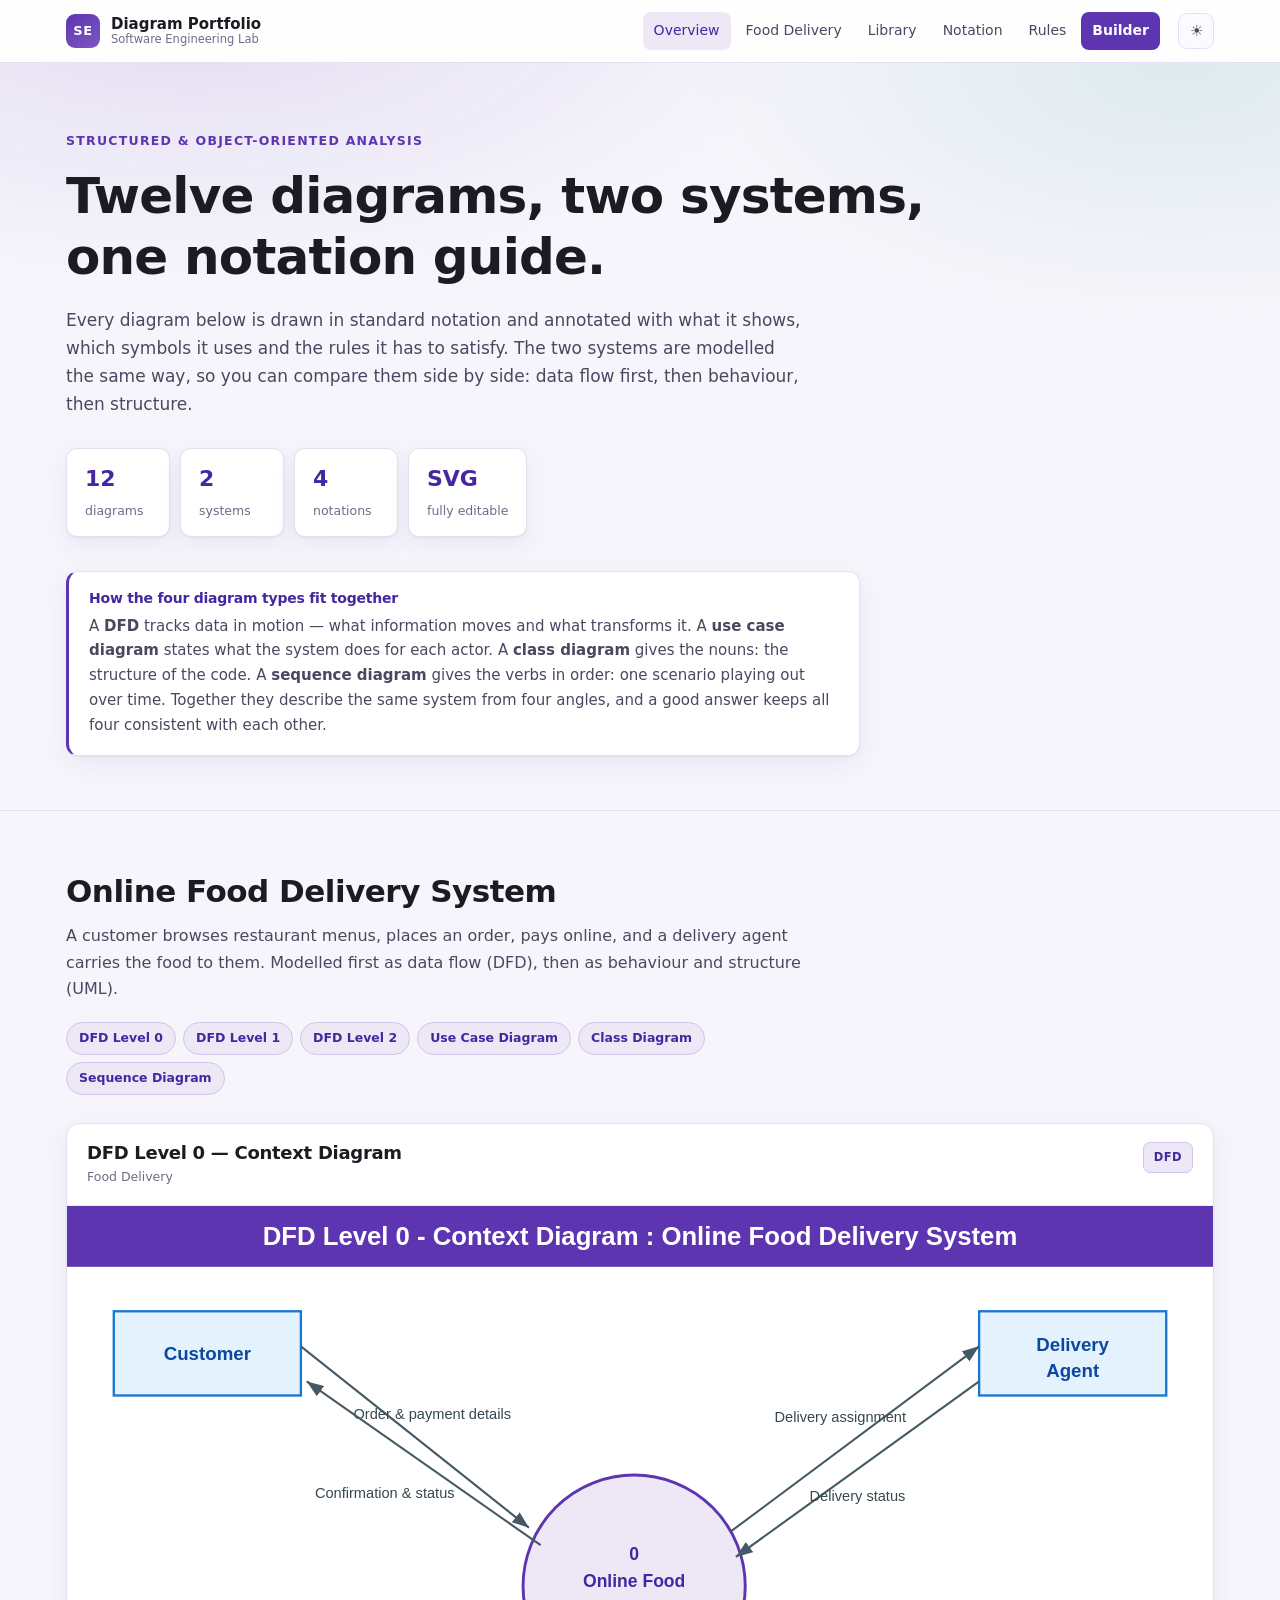
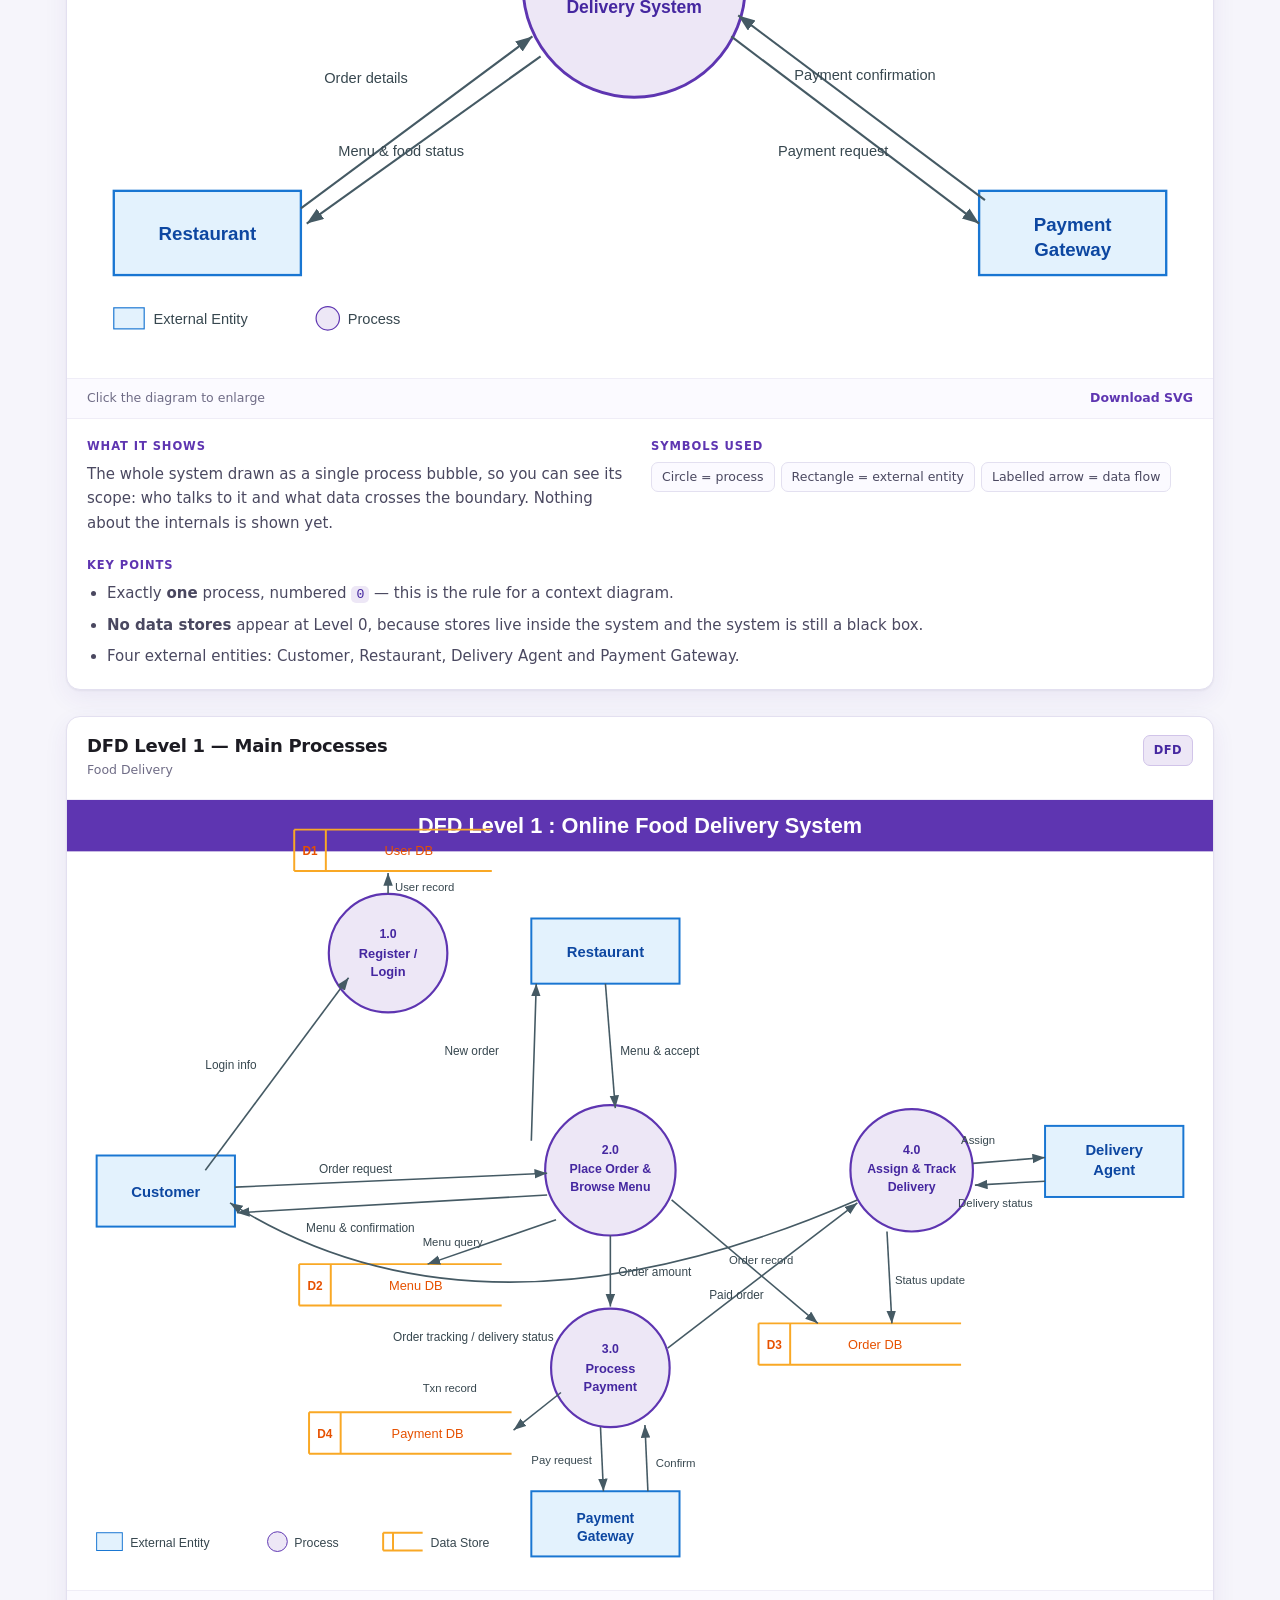
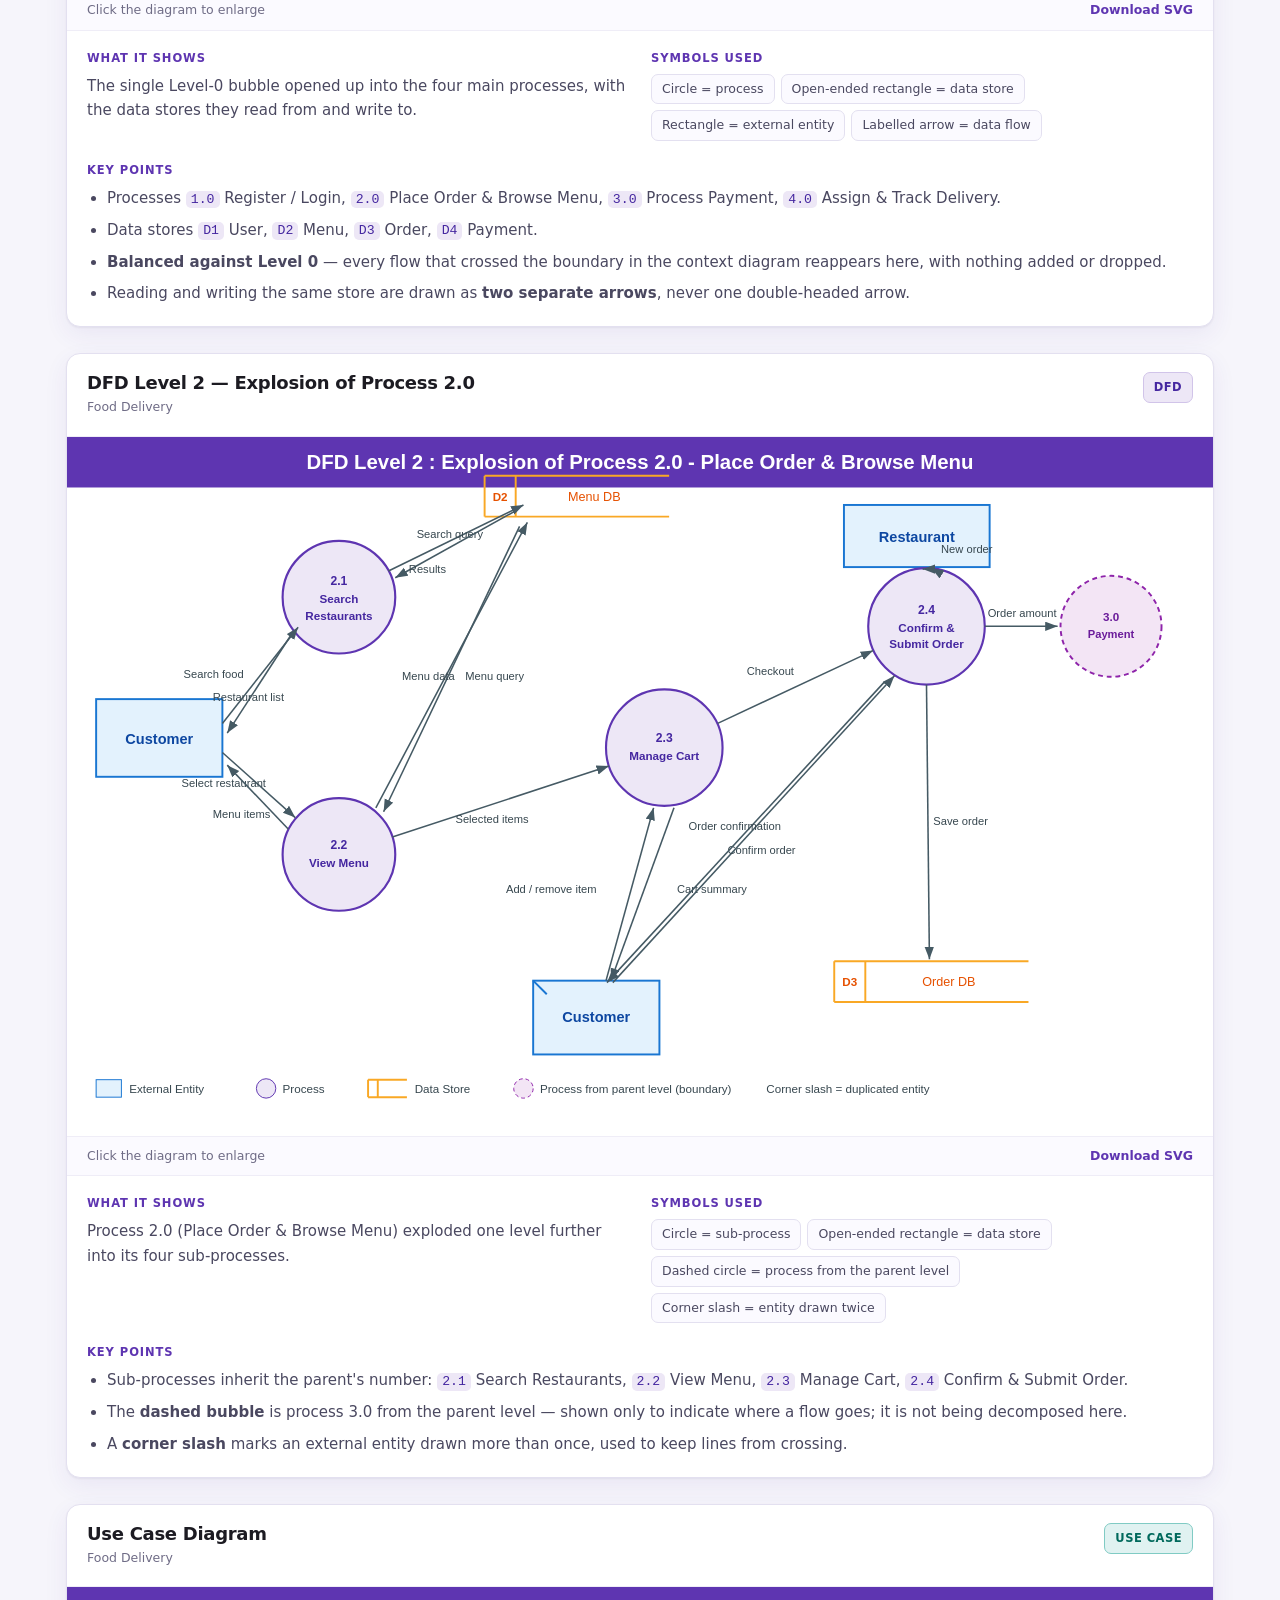
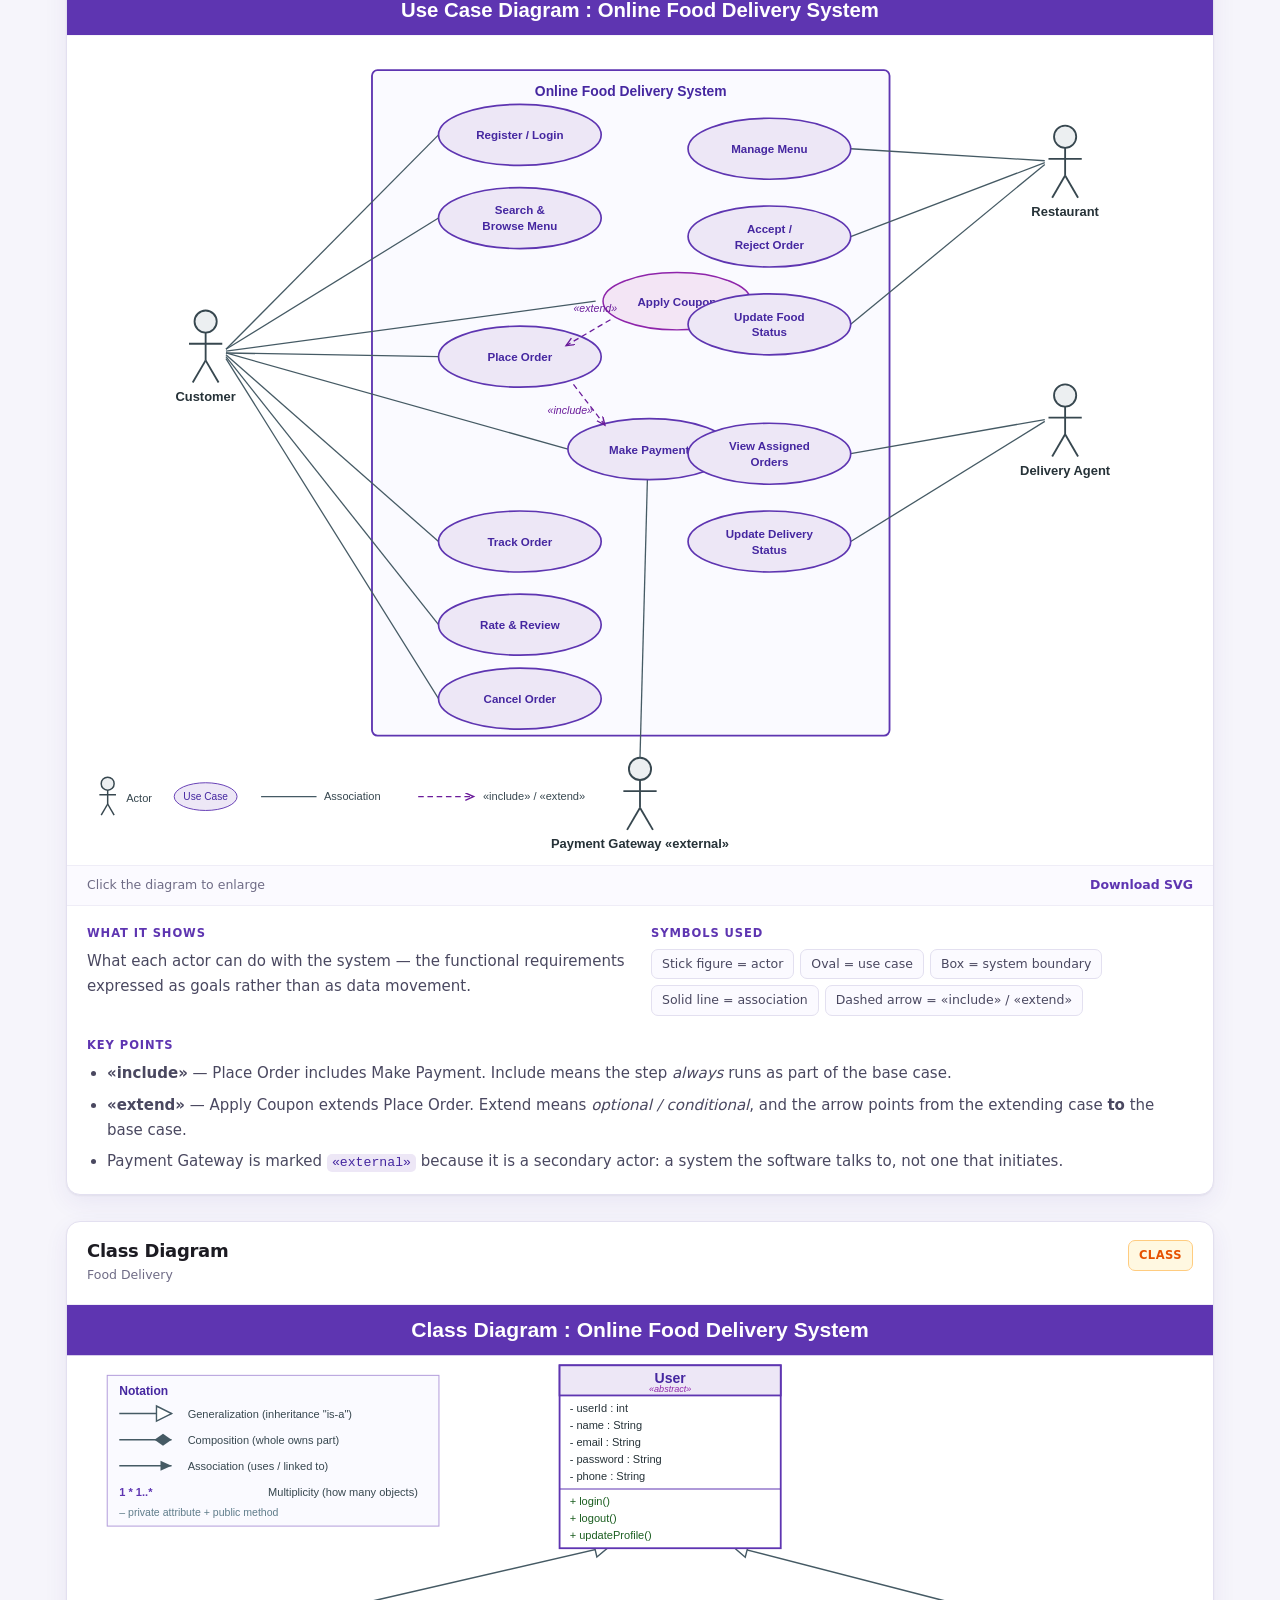
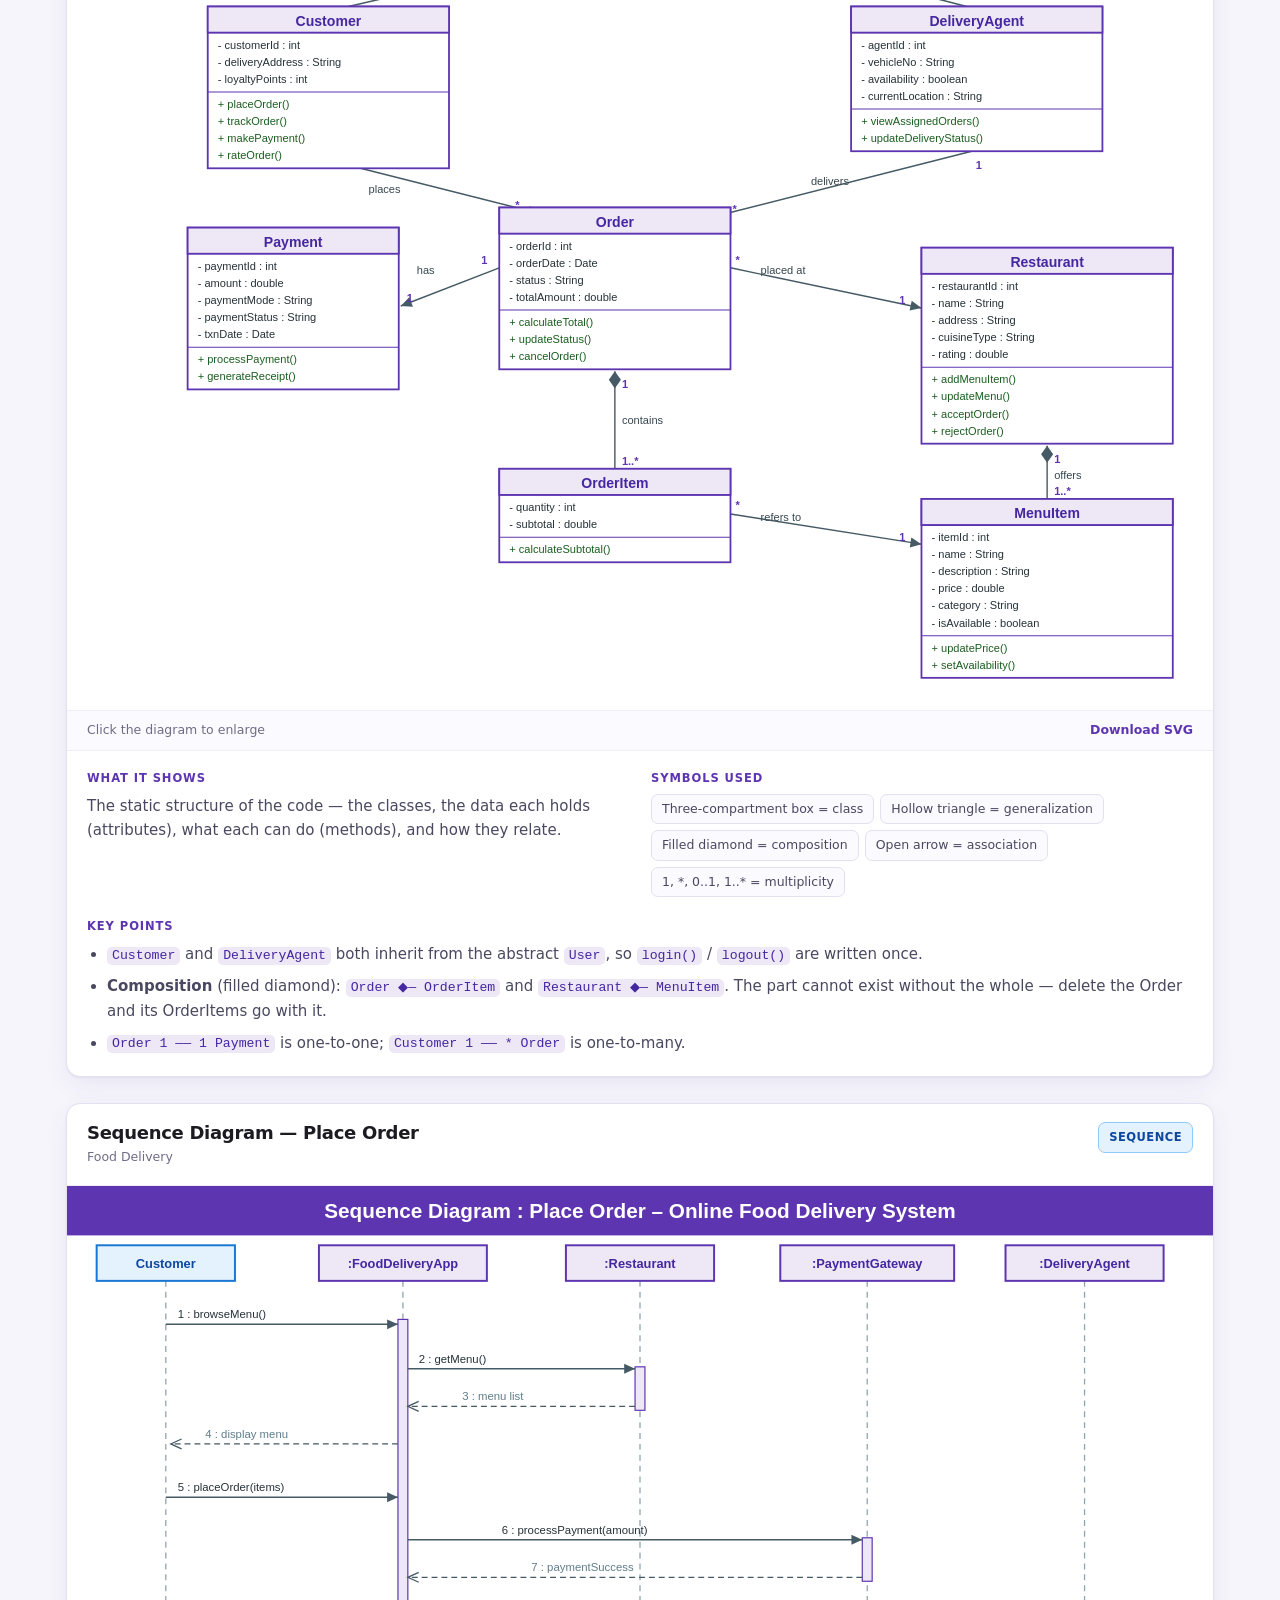
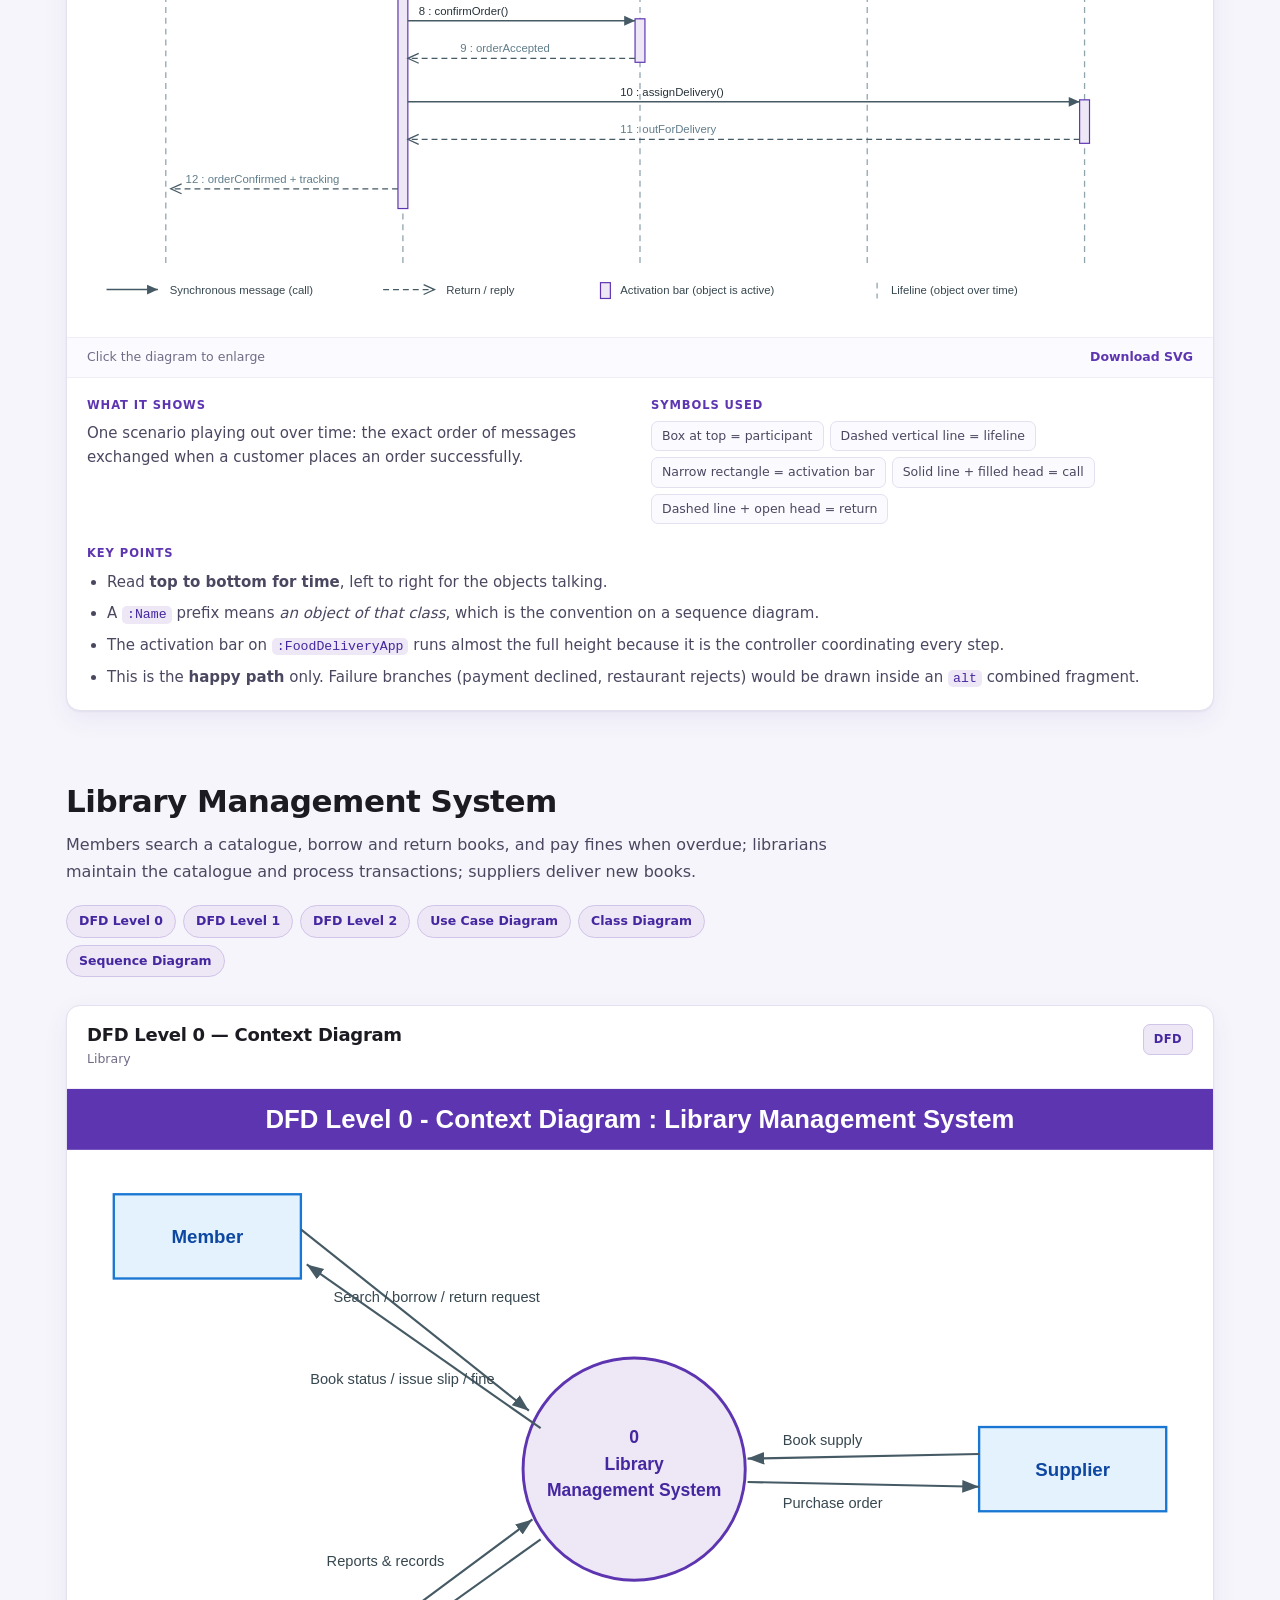
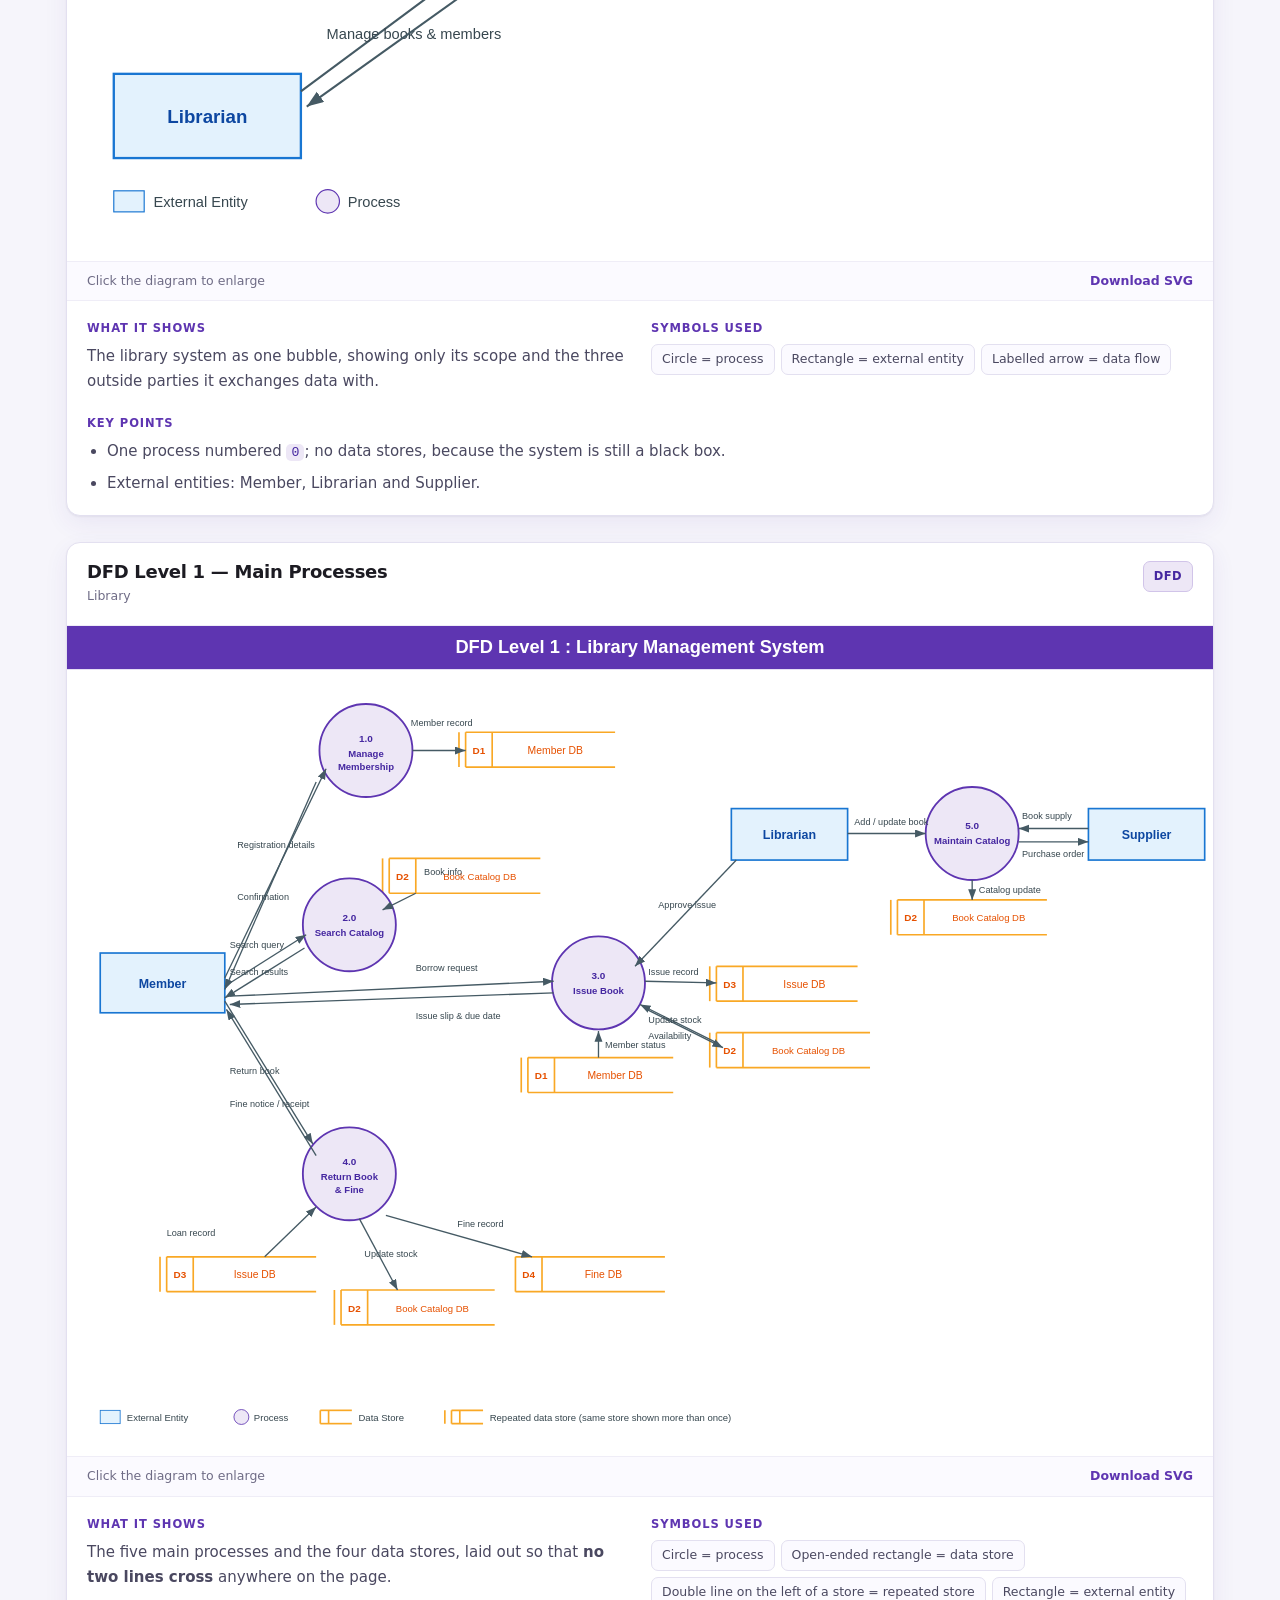
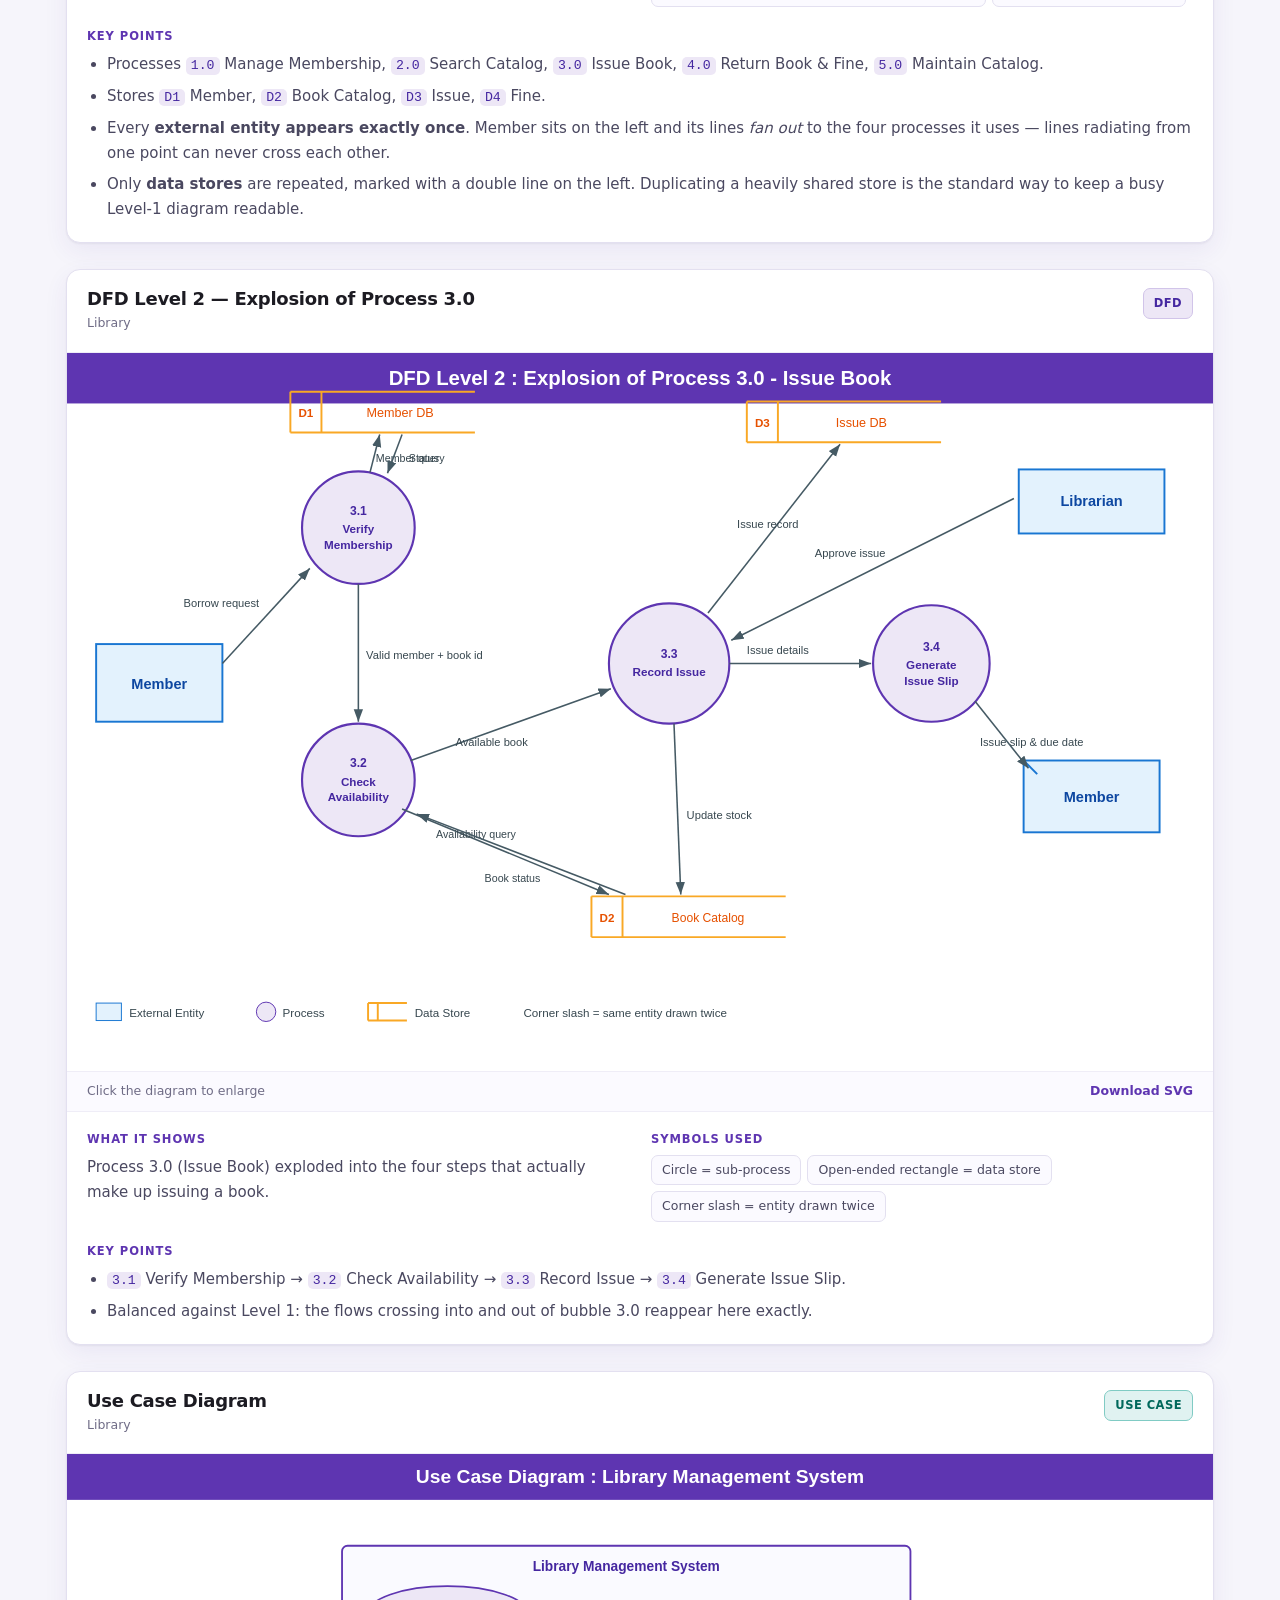
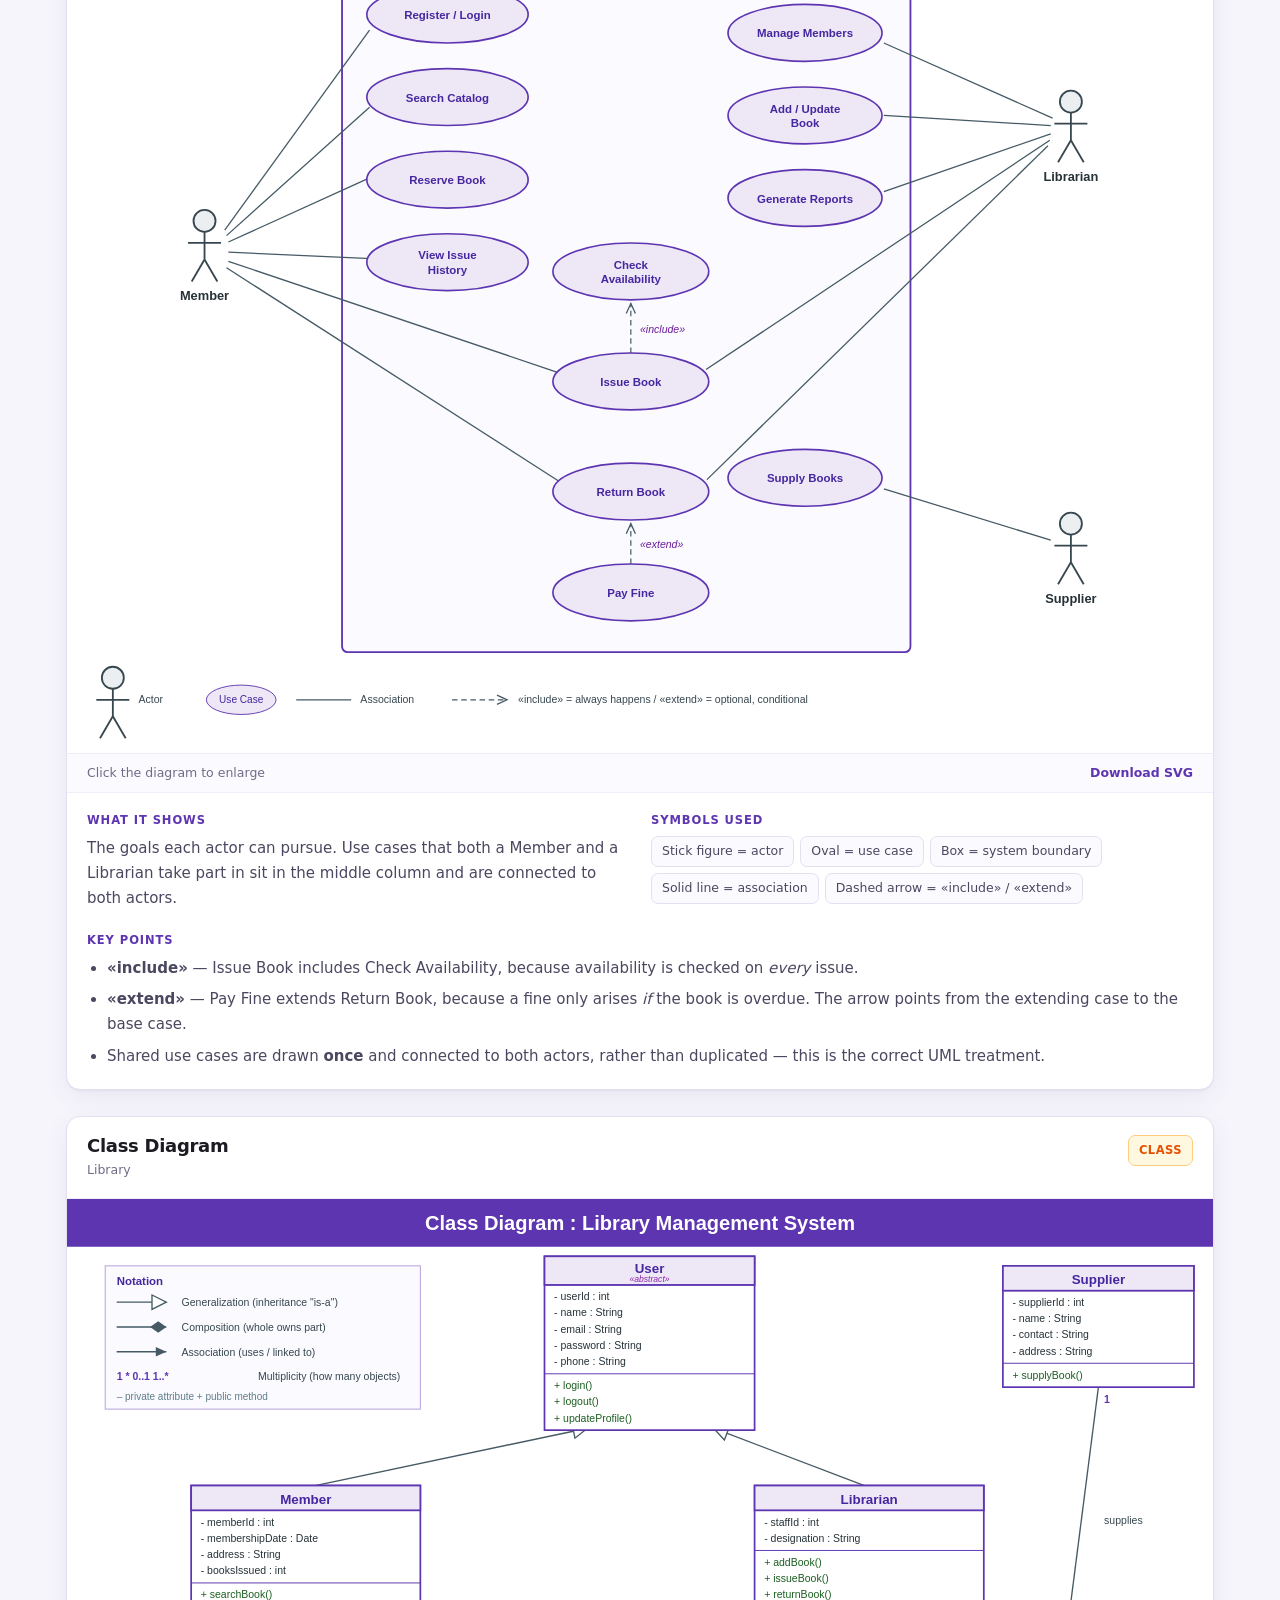
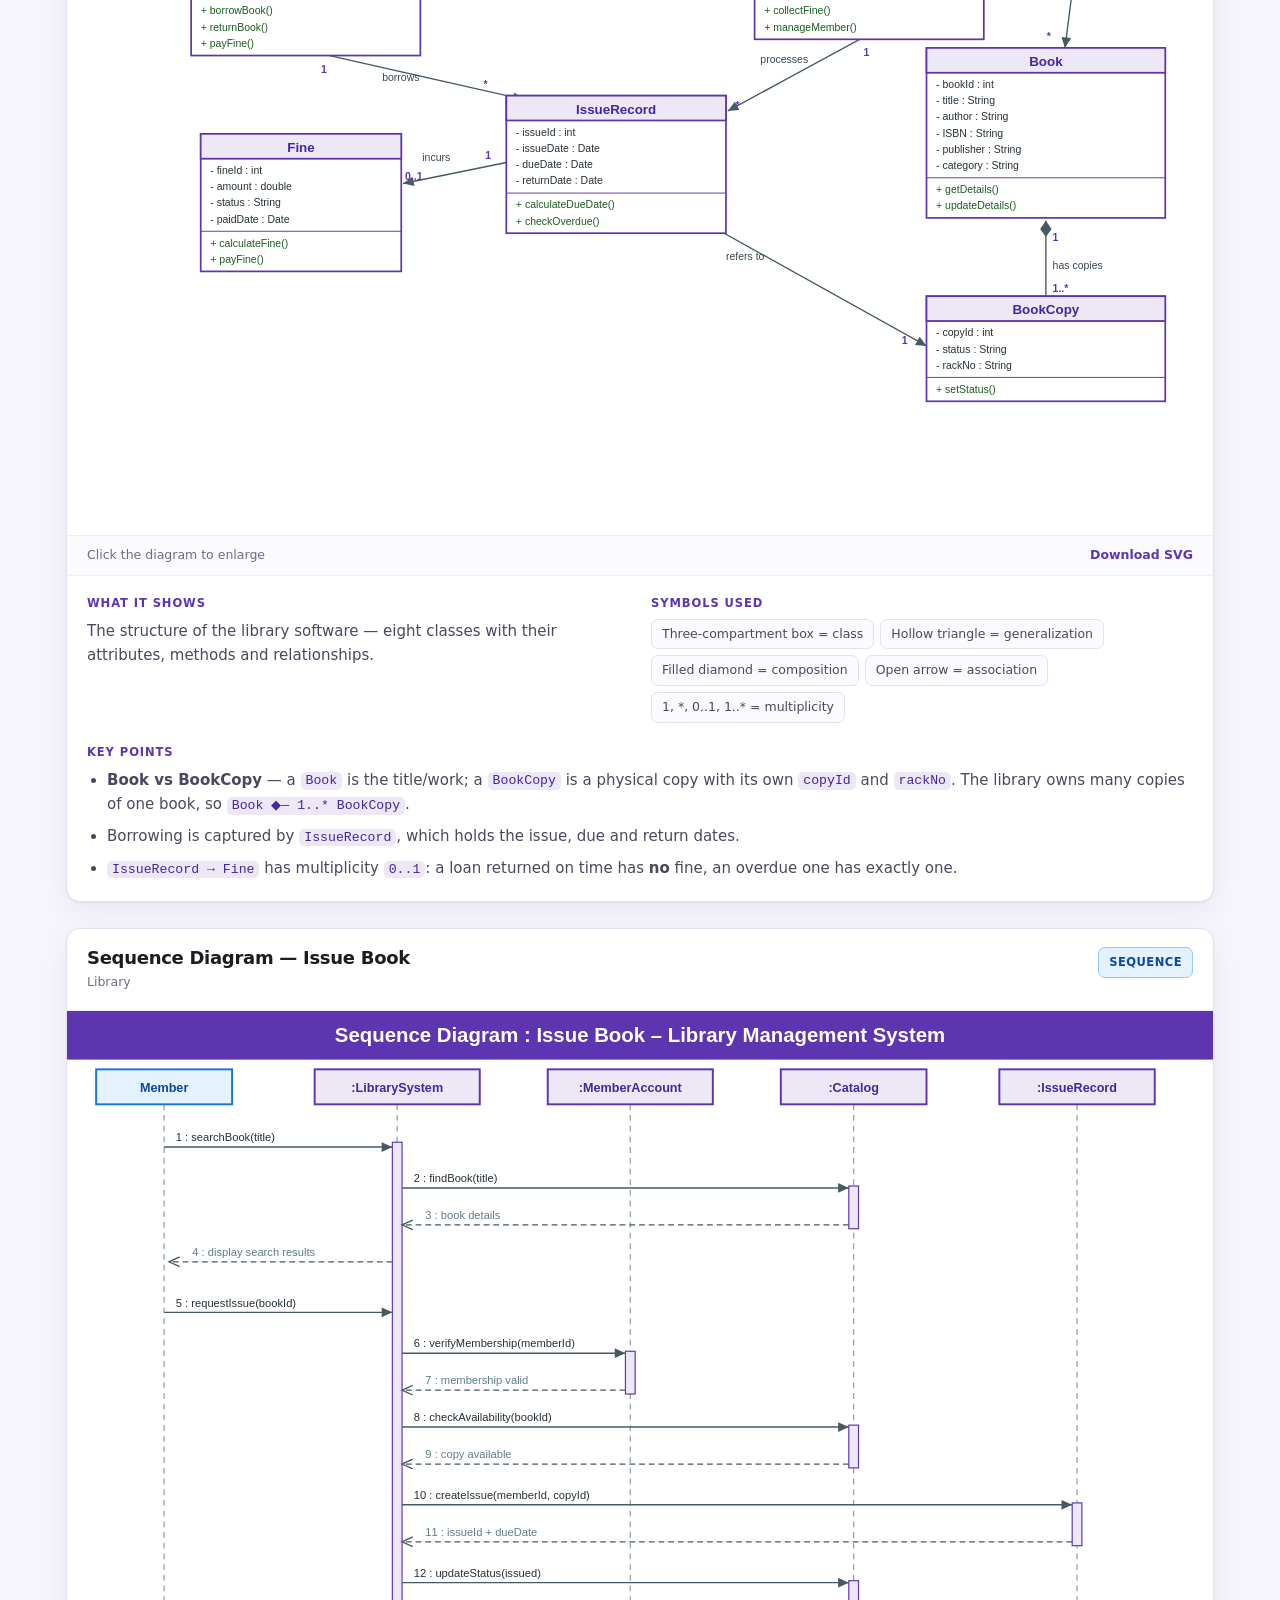
==== commit ca50fba1: "Add diagram builder A tool for drawing new diagrams in the same notation and style as the portfolio." ====
--- a/index.html
+++ b/index.html
@@ -26,6 +26,7 @@
       <a href="#food">Food Delivery</a><a href="#library">Library</a>
       <a href="#notation">Notation</a>
       <a href="#rules">Rules</a>
+      <a href="builder.html" class="nav-cta">Builder</a>
     </nav>
     <button id="theme" class="theme" type="button" aria-label="Toggle colour theme">
       <span class="t-sun" aria-hidden="true">☀</span><span class="t-moon" aria-hidden="true">☾</span>
@@ -480,6 +481,36 @@
       </article></div>
     </section>
 
+    <section class="maker" id="maker">
+      <div class="maker-card">
+        <div class="maker-txt">
+          <p class="eyebrow">Make your own</p>
+          <h2>Build these diagrams yourself</h2>
+          <p>
+            The builder turns a few lines of plain text into a finished diagram in this same
+            notation and style. Pick a type, describe the parts, drag anything that needs
+            moving, and download the SVG ready to import into EdrawMax. It covers all four
+            notations used in this portfolio.
+          </p>
+          <ul class="maker-list">
+            <li><b>Data Flow</b> — entities, numbered processes, data stores, labelled flows</li>
+            <li><b>Use Case</b> — actors, ovals, a system boundary, «include» and «extend»</li>
+            <li><b>Class</b> — attributes, methods, inheritance, composition, multiplicity</li>
+            <li><b>Sequence</b> — lifelines, activation bars, calls and returns</li>
+          </ul>
+          <a class="maker-go" href="builder.html">Open the builder →</a>
+        </div>
+        <pre class="maker-code"><code>title DFD Level 1 : Library
+
+entity Member
+process 3.0 Issue Book
+store D3 Issue DB
+
+flow Member -&gt; 3.0 : Borrow request
+flow 3.0 -&gt; D3 : Issue record</code></pre>
+      </div>
+    </section>
+
     <section class="notation" id="notation">
       <div class="sec-head">
         <h2>Notation reference</h2>
--- a/assets/style.css
+++ b/assets/style.css
@@ -344,3 +344,37 @@
 @media (min-width: 1040px) {
   .notes { grid-template-columns: 1fr 1fr; }
 }
+
+/* ---------- builder call-to-action on the home page -------------------- */
+.nav-cta {
+  background: var(--brand) !important; color: #fff !important; font-weight: 600 !important;
+}
+.nav-cta:hover { background: var(--brand-700) !important; color: #fff !important; }
+
+.maker { padding: 62px 0 10px; border-top: 1px solid var(--rule); margin-top: 56px; }
+.maker-card {
+  display: grid; grid-template-columns: minmax(0, 1.15fr) minmax(0, 1fr); gap: 28px;
+  align-items: center;
+  background: var(--surface); border: 1px solid var(--rule);
+  border-radius: var(--radius); box-shadow: var(--shadow); padding: 28px;
+}
+.maker-txt h2 { font-size: clamp(22px, 3.1vw, 29px); font-weight: 800; margin-bottom: 12px; }
+.maker-txt > p { color: var(--ink-2); margin: 0 0 16px; }
+.maker-list { margin: 0 0 20px; padding-left: 20px; }
+.maker-list li { color: var(--ink-2); font-size: 14.5px; margin-bottom: 6px; }
+.maker-go {
+  display: inline-block; text-decoration: none; font-weight: 650; font-size: 14.5px;
+  background: var(--brand); color: #fff; border-radius: 10px; padding: 11px 18px;
+}
+.maker-go:hover { background: var(--brand-700); }
+.maker-code {
+  margin: 0; padding: 18px; border-radius: 12px; overflow-x: auto; min-width: 0;
+  background: #1C1930; border: 1px solid #332E52;
+}
+.maker-code code {
+  background: none; padding: 0; color: #D7CEF5; font-size: 12.8px; line-height: 1.75;
+  white-space: pre;
+}
+@media (max-width: 860px) {
+  .maker-card { grid-template-columns: 1fr; padding: 20px; }
+}
